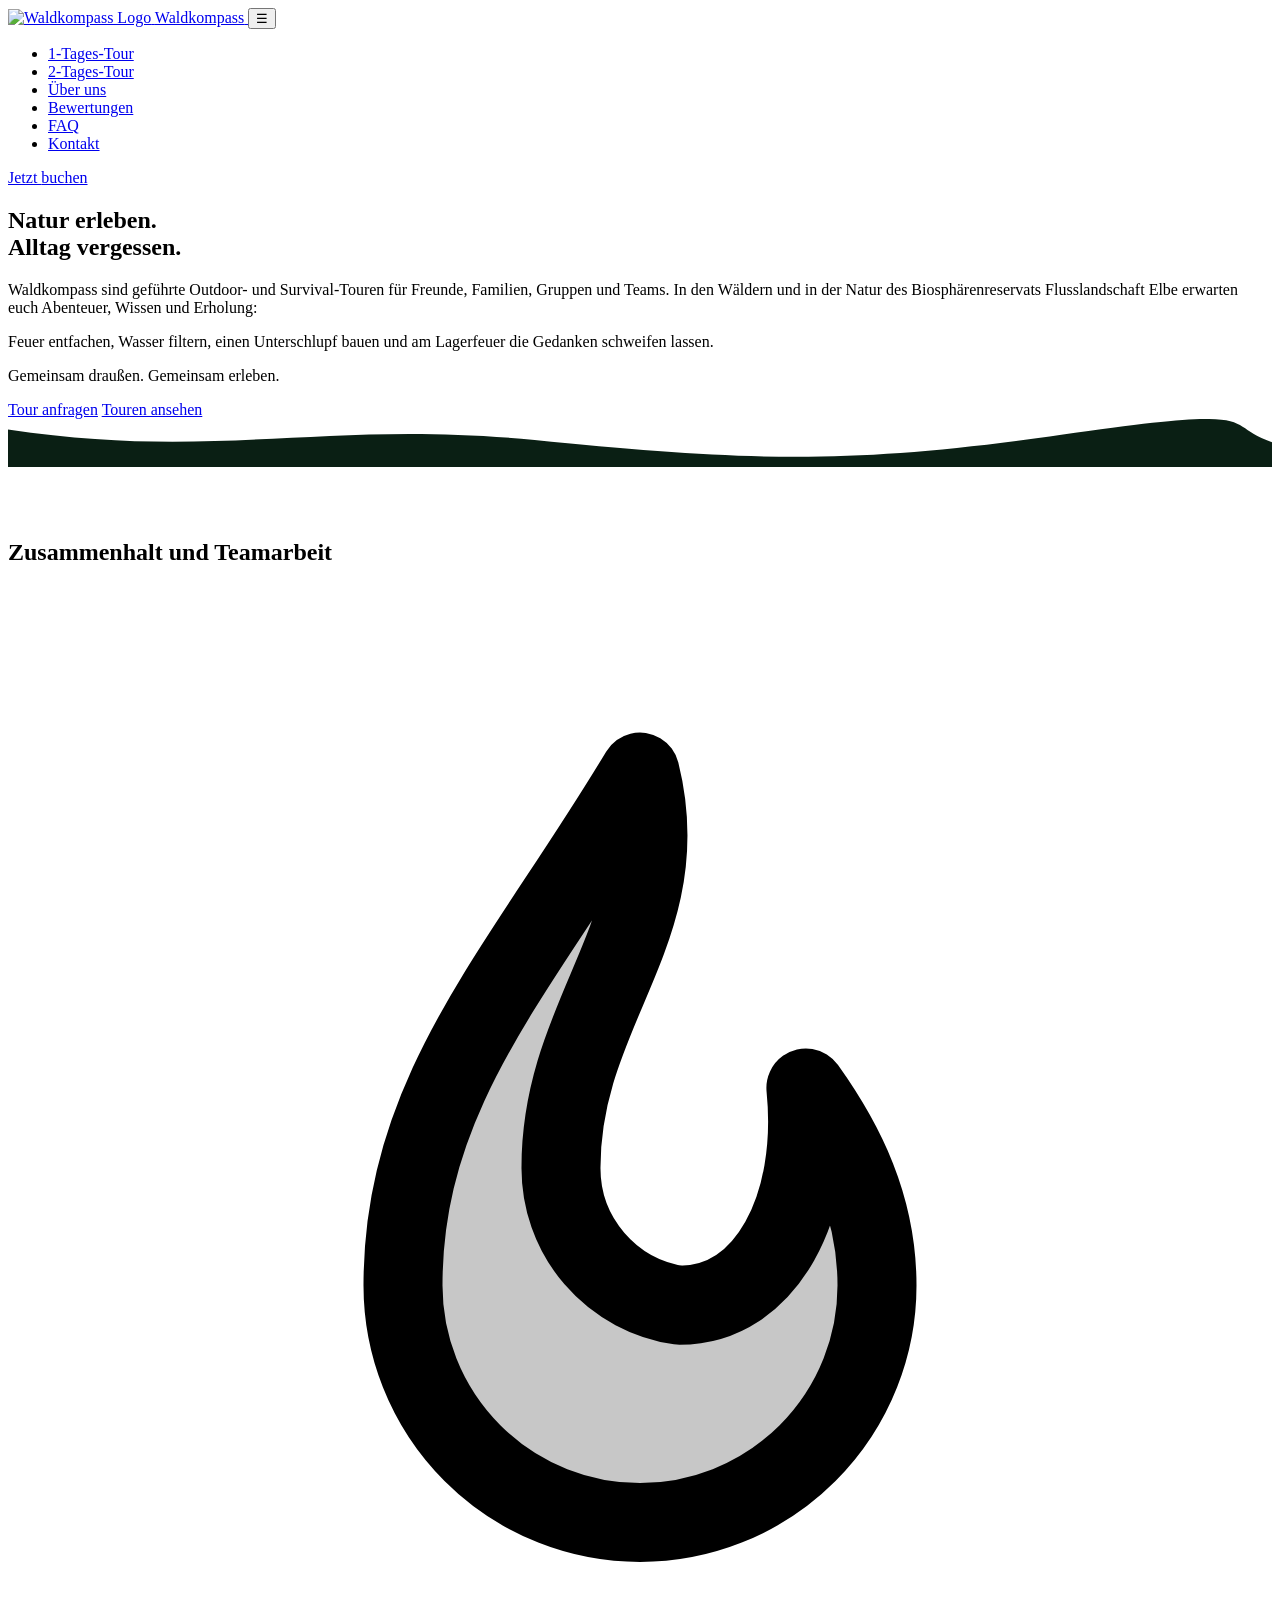
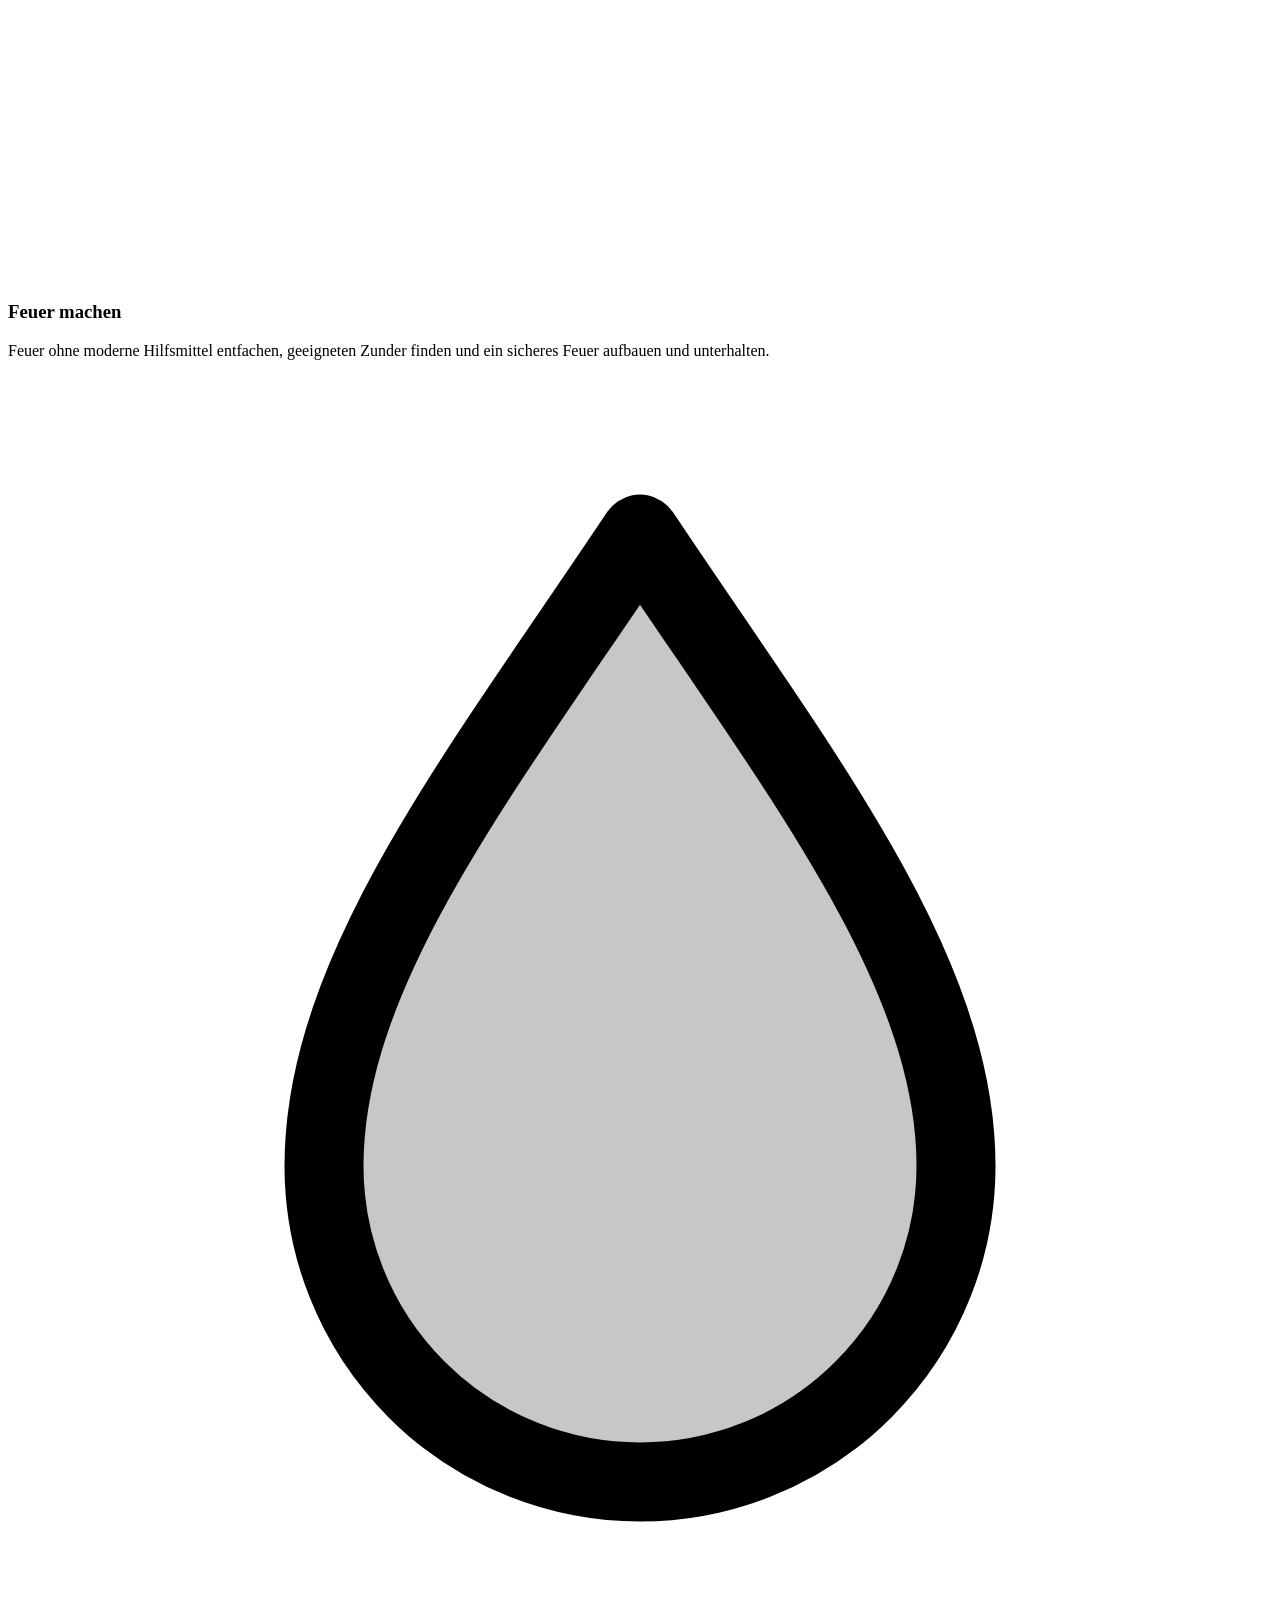
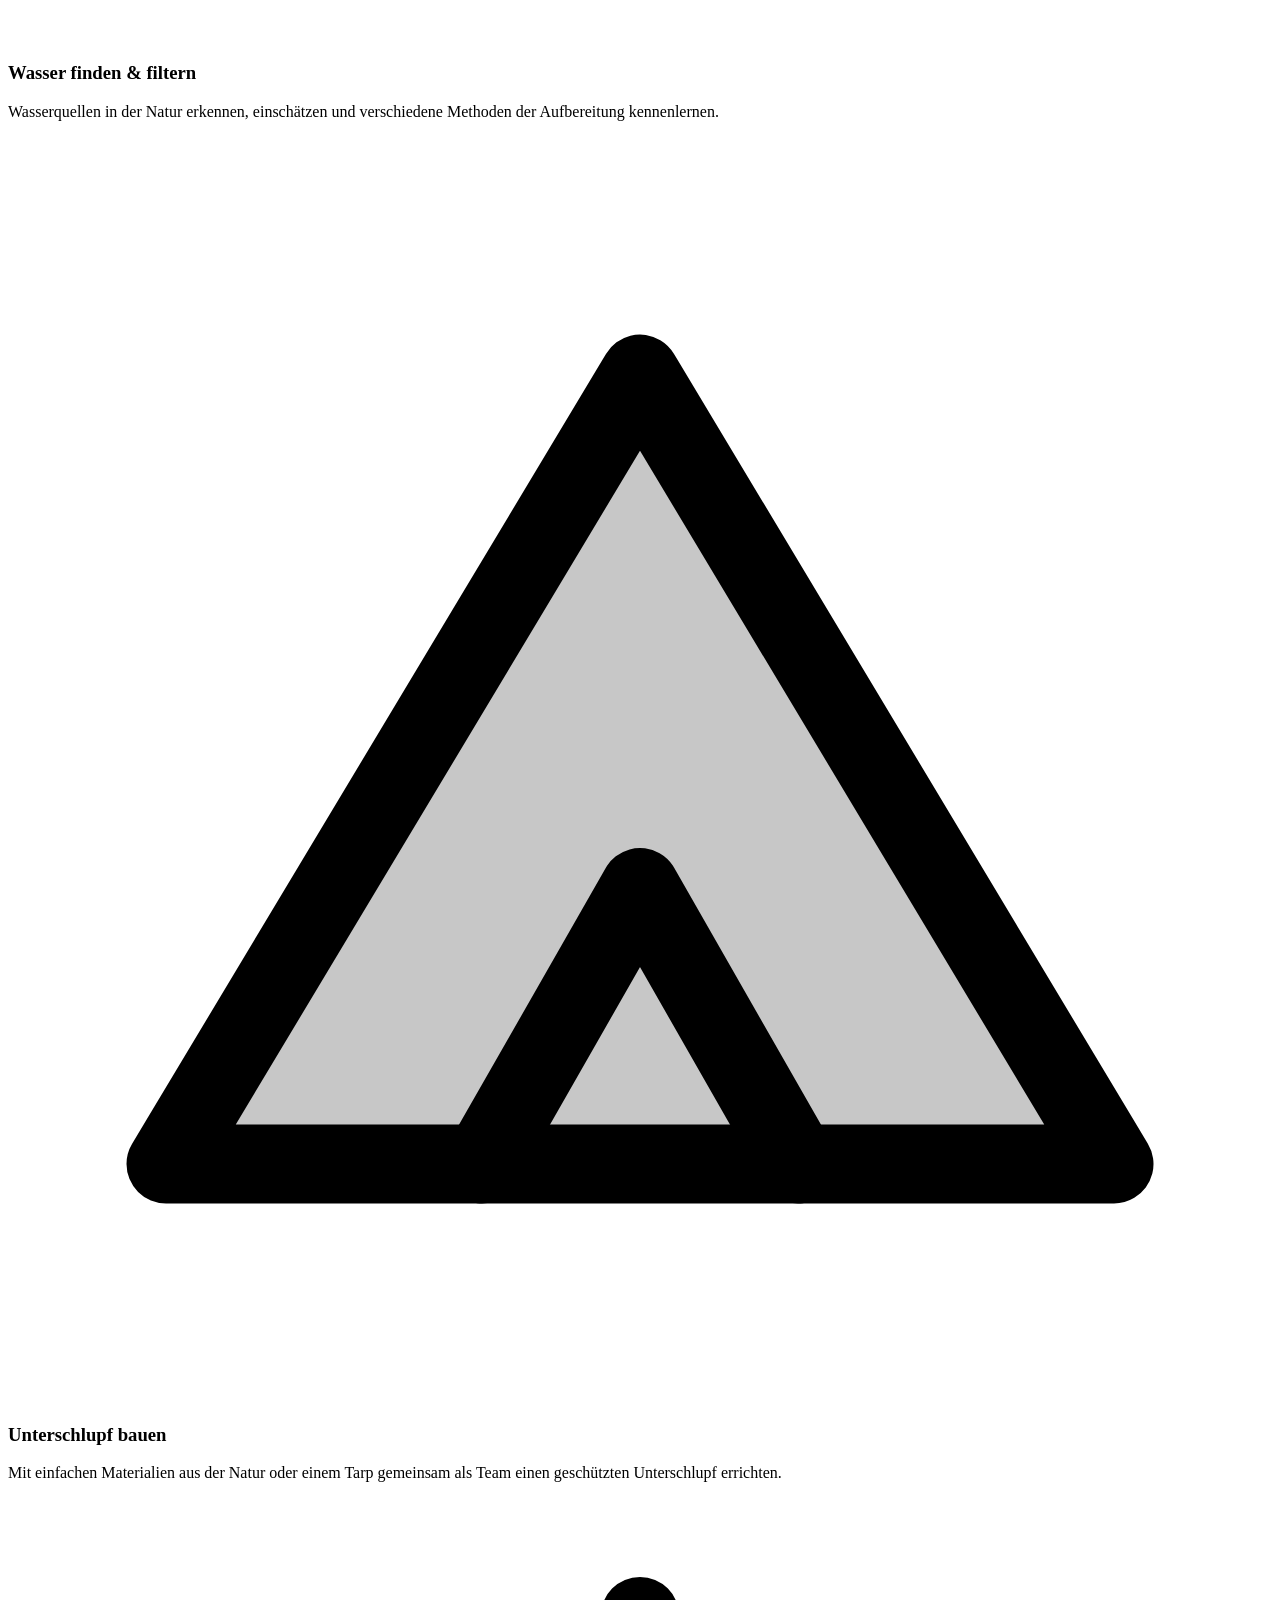
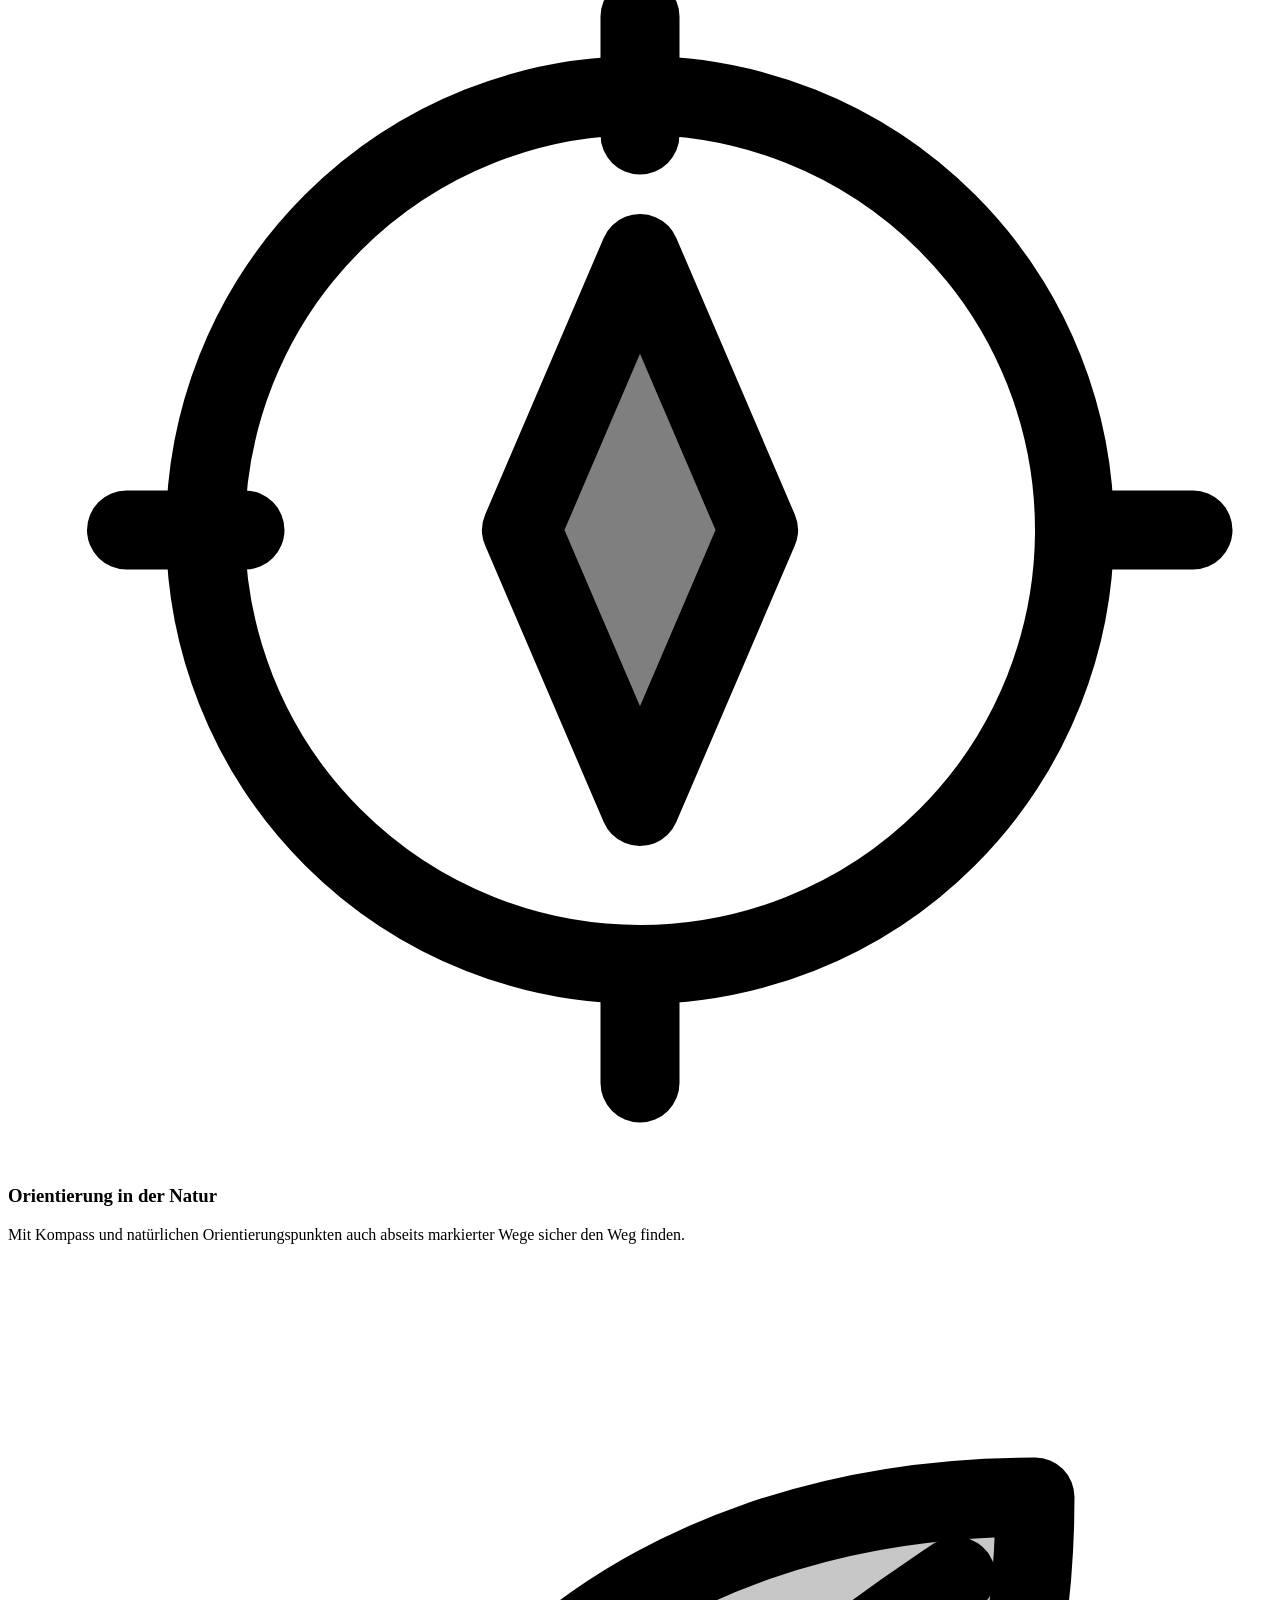
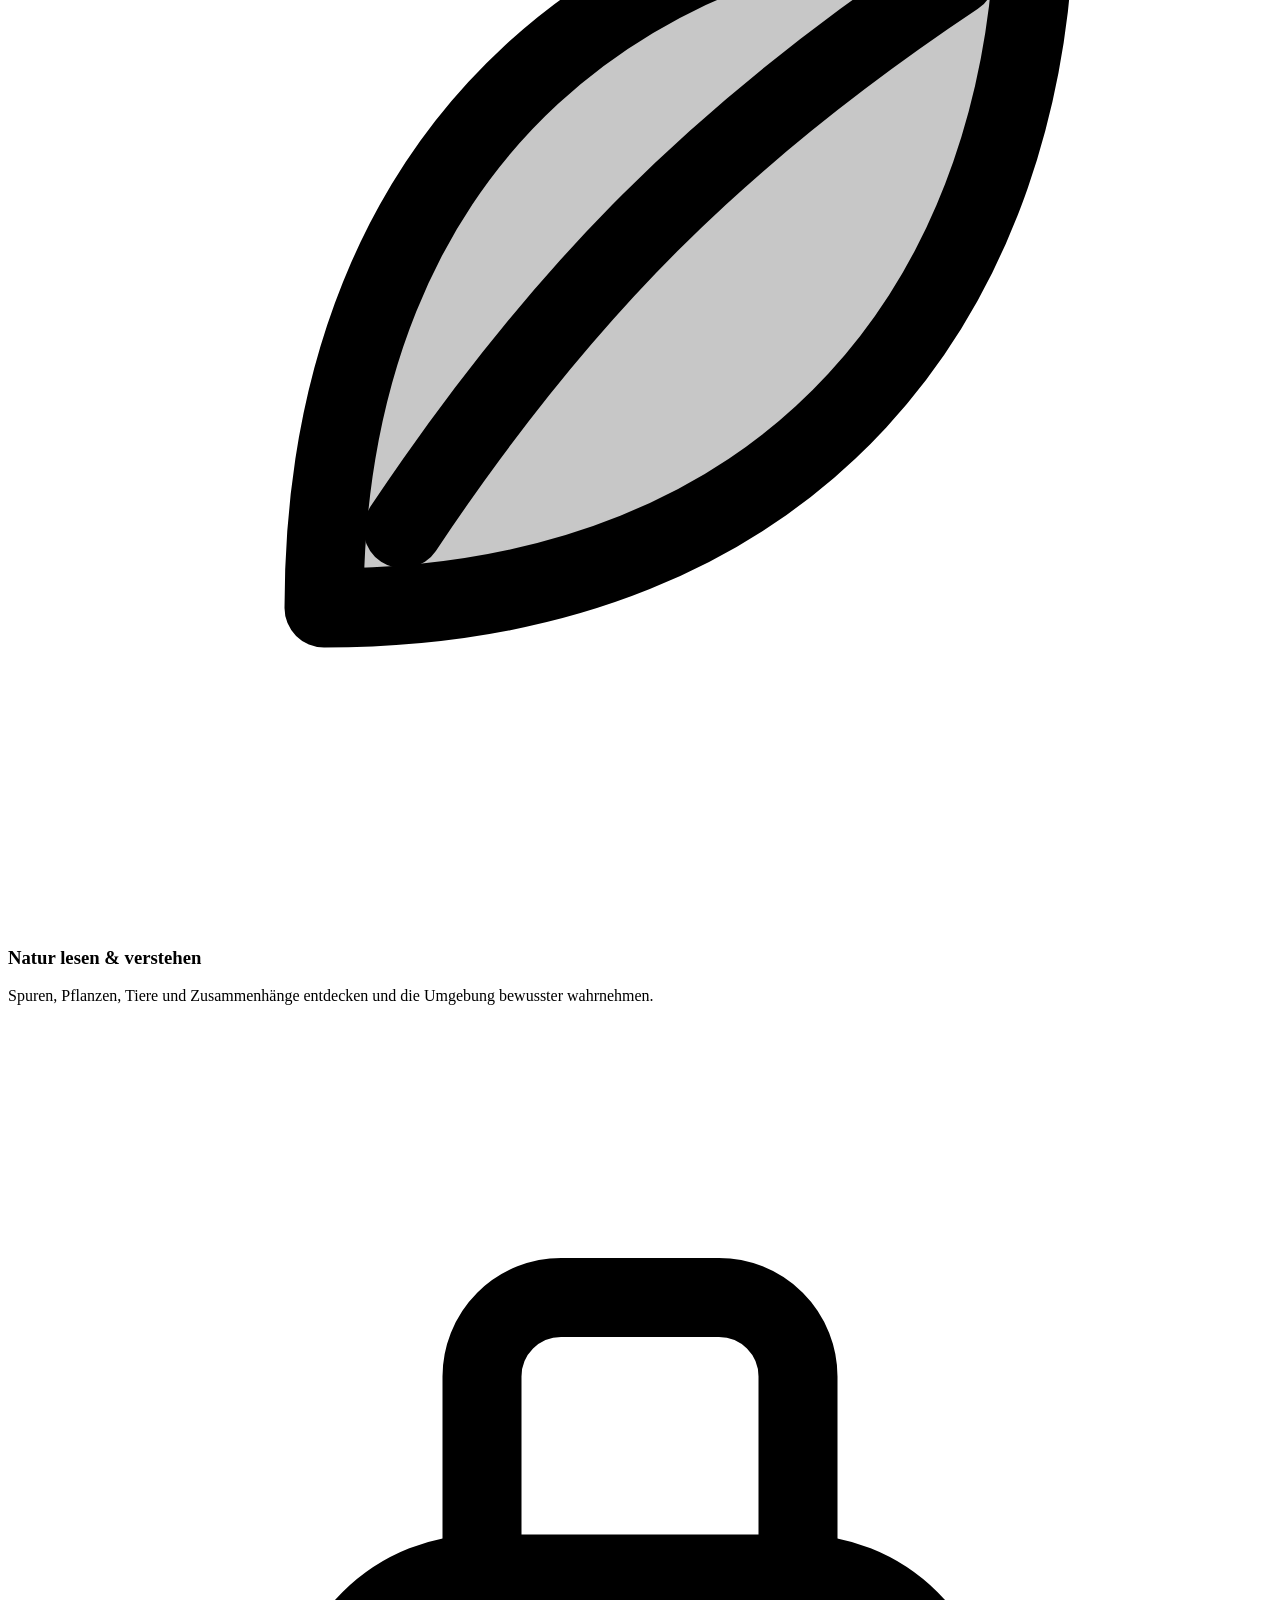
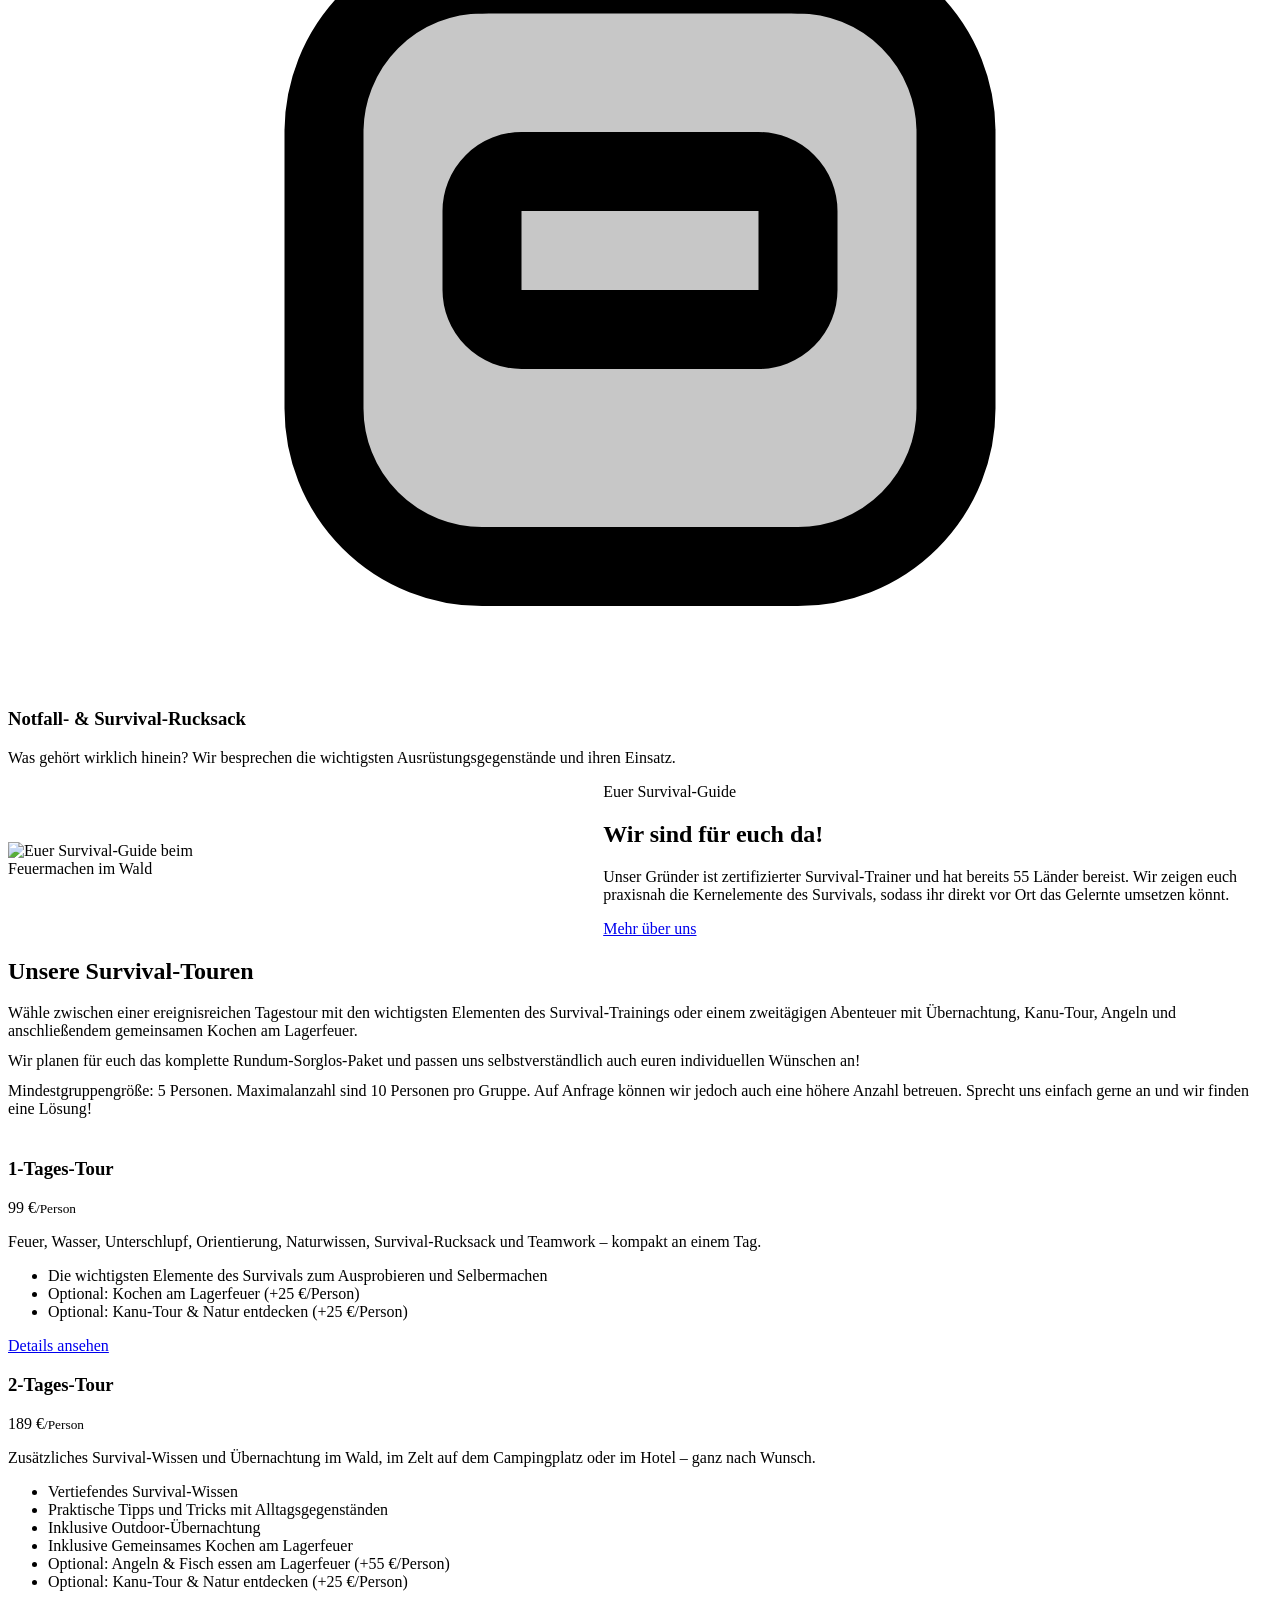
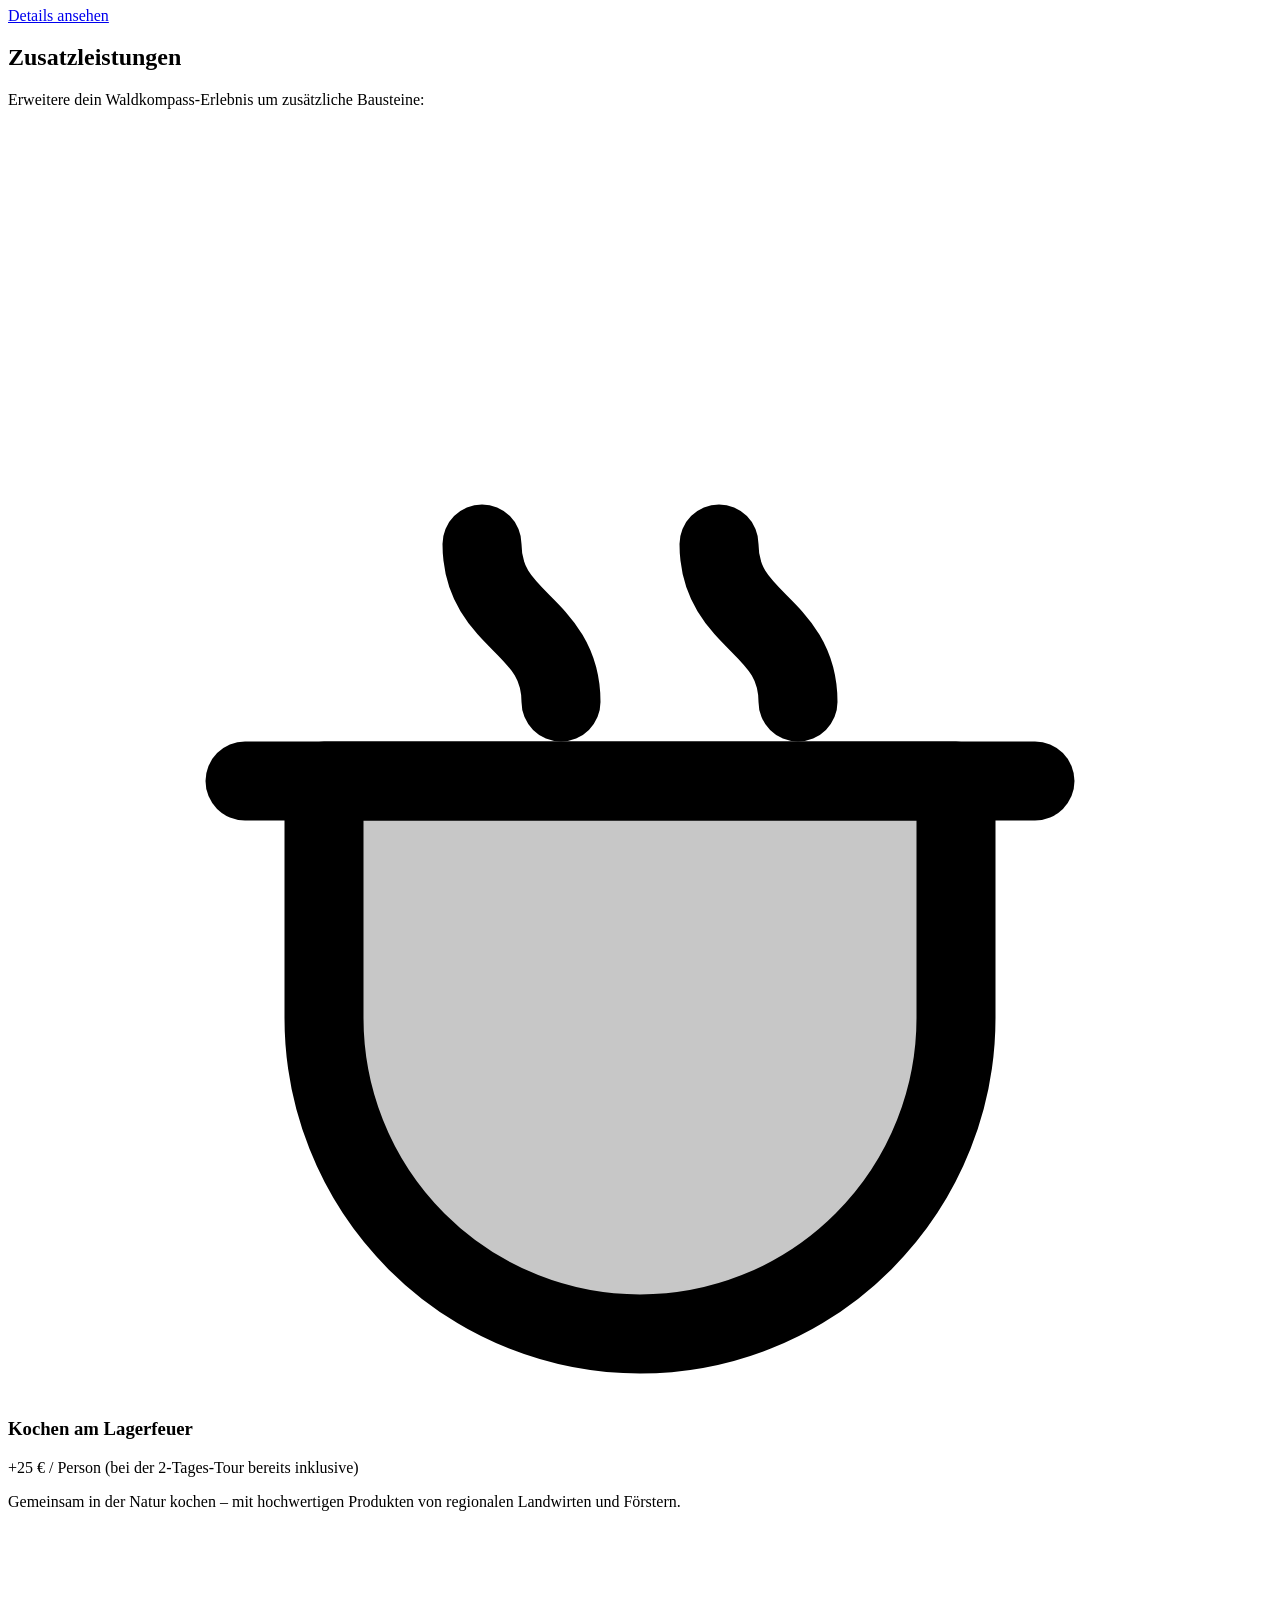
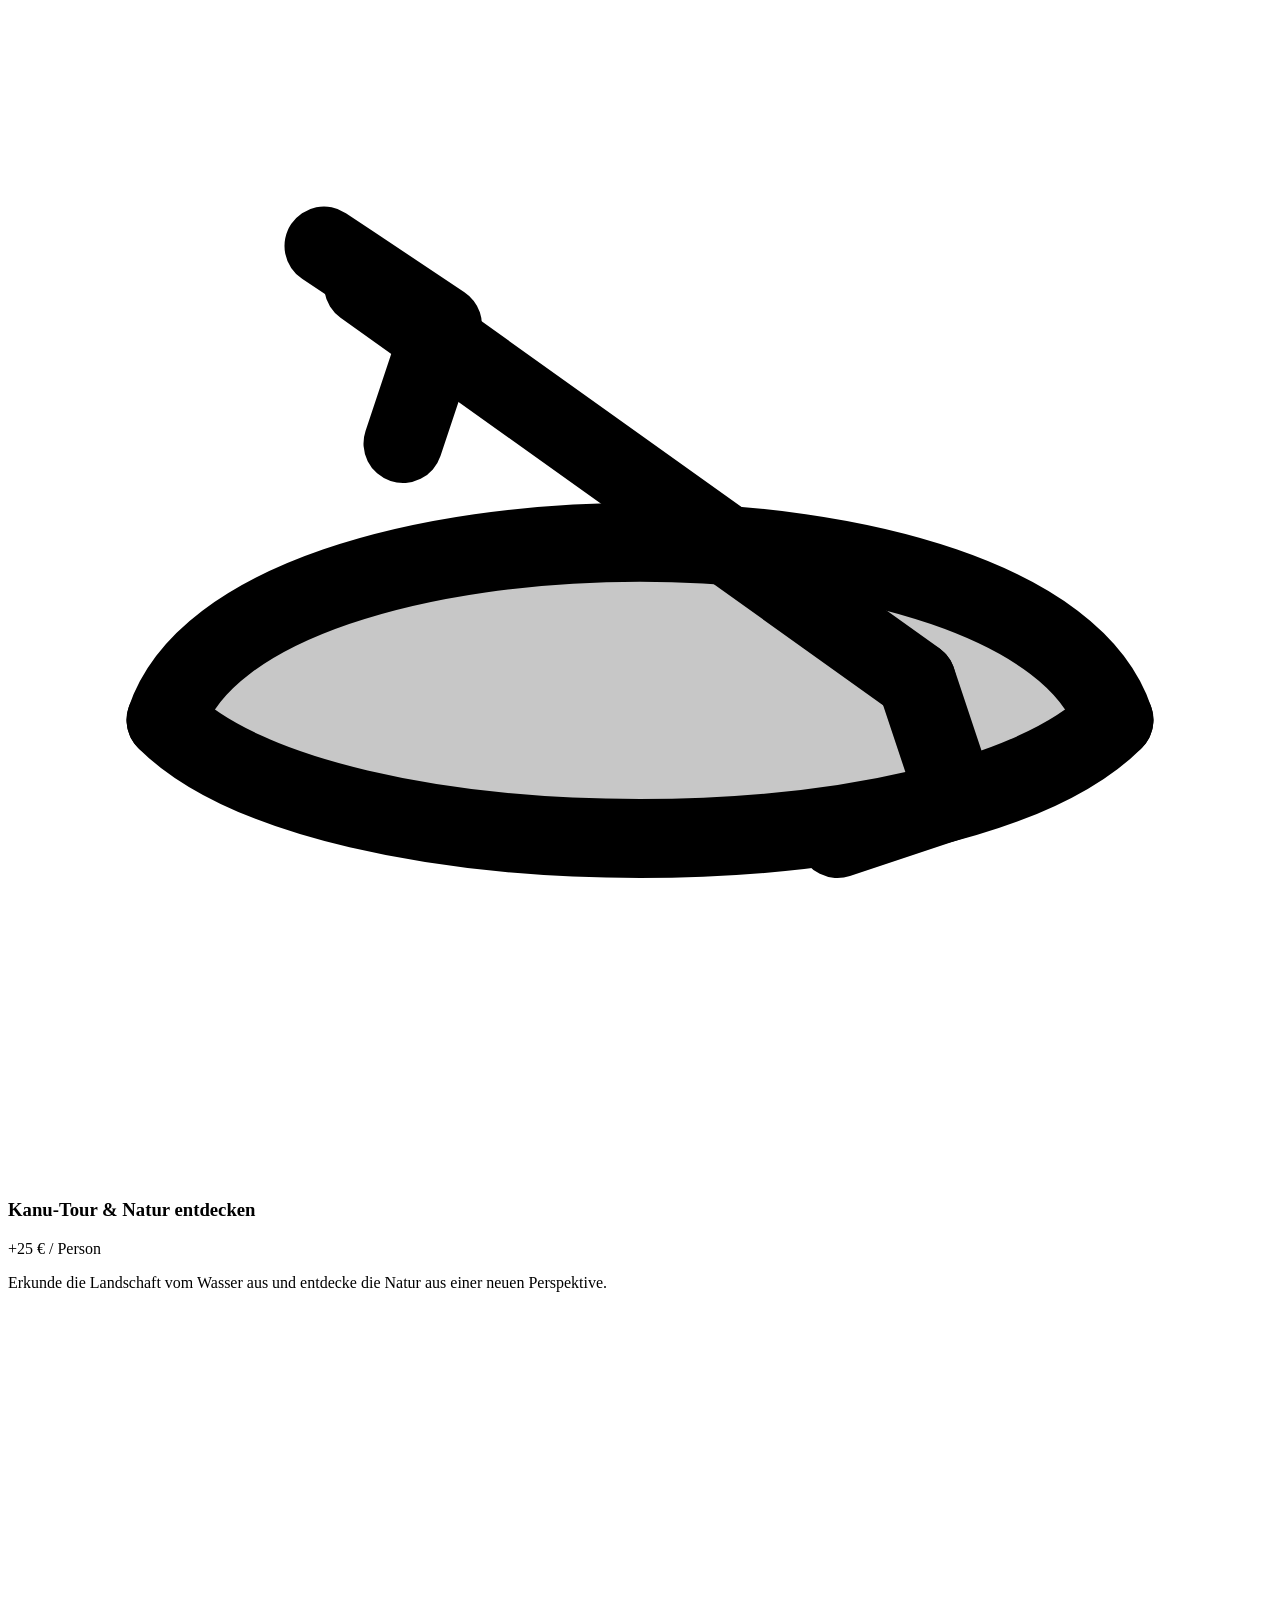
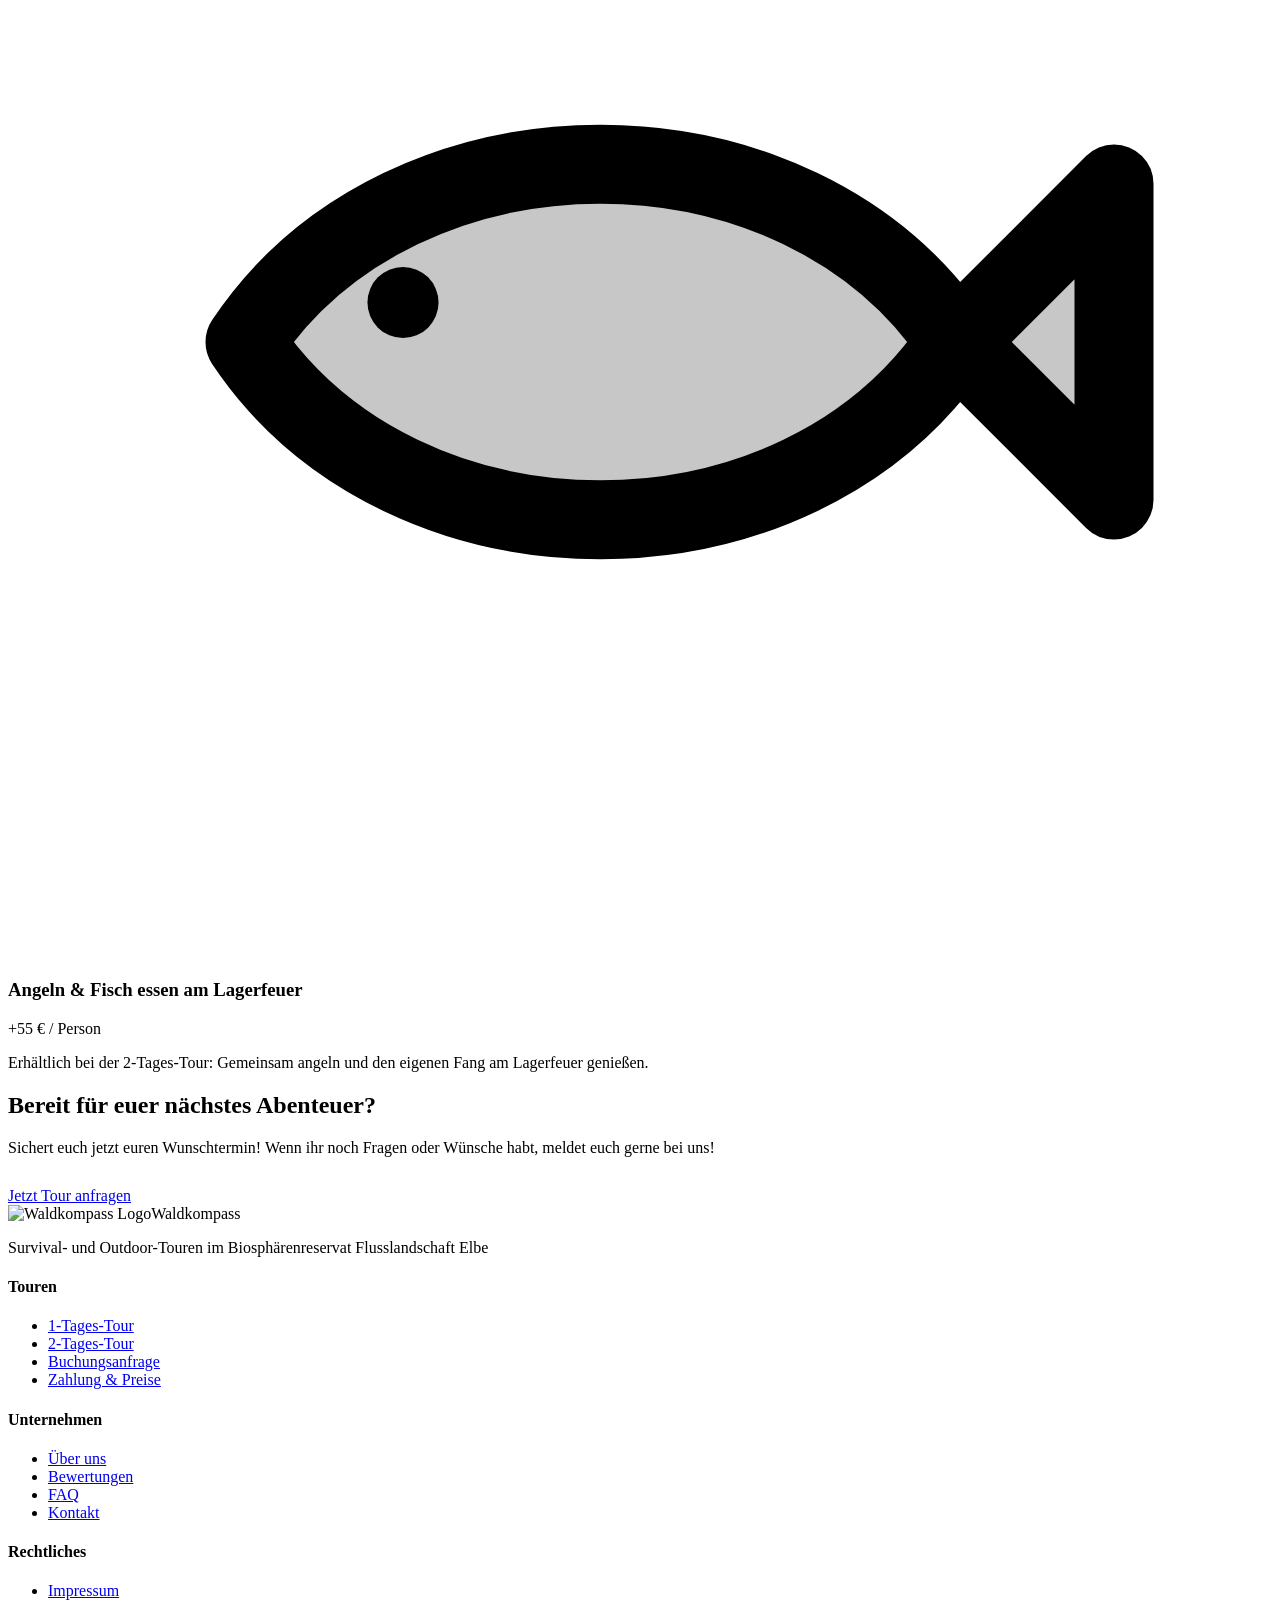
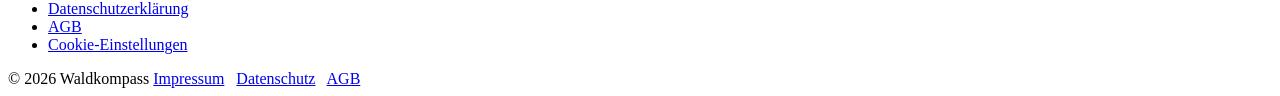
==== index.html @ 0bc41316 "Add files via upload" ====
<!DOCTYPE html>
<html lang="de">
<head>
<meta charset="UTF-8">
<meta name="viewport" content="width=device-width, initial-scale=1.0">
<title>Waldkompass – Outdoor- & Survival-Touren im Wald</title>
<meta name="description" content="Waldkompass bietet geführte 1- und 2-tägige Outdoor- und Survival-Touren: Feuer machen, Wasser finden, Unterschlupf bauen, Orientierung und Teamwork – mitten im Wald.">
<link rel="icon" href="images/logo.jpeg">
<link rel="stylesheet" href="css/style.css">
</head>
<body>

<header class="site-header">
  <nav class="nav">
    <a class="nav-brand" href="index.html">
      <img src="images/logo.jpeg" alt="Waldkompass Logo">
      <span>Waldkompass</span>
    </a>
    <button class="nav-toggle" aria-label="Menü öffnen" aria-expanded="false">☰</button>
    <ul class="nav-links">
      <li><a href="tour-1-tag.html">1-Tages-Tour</a></li>
      <li><a href="tour-2-tage.html">2-Tages-Tour</a></li>
      <li><a href="ueber-uns.html">Über uns</a></li>
      <li><a href="bewertungen.html">Bewertungen</a></li>
      <li><a href="faq.html">FAQ</a></li>
      <li><a href="kontakt.html">Kontakt</a></li>
    </ul>
    <div class="nav-cta">
      <a class="btn btn-primary" href="buchung.html"><span class="long">Jetzt </span>buchen</a>
    </div>
  </nav>
</header>

<section class="hero hero--photo">
  <div class="hero-overlay" aria-hidden="true"></div>
  <div class="hero-content">
    <h1>Natur erleben.<br>Alltag vergessen.</h1>
    <p class="lede">Waldkompass sind geführte Outdoor- und Survival-Touren für Freunde, Familien, Gruppen und Teams. In den Wäldern und in der Natur des Biosphärenreservats Flusslandschaft Elbe erwarten euch Abenteuer, Wissen und Erholung:</p>
    <p class="lede">Feuer entfachen, Wasser filtern, einen Unterschlupf bauen und am Lagerfeuer die Gedanken schweifen lassen.</p>
    <p class="lede">Gemeinsam draußen. Gemeinsam erleben.</p>
    <div class="hero-actions">
      <a class="btn btn-primary" href="buchung.html">Tour anfragen</a>
      <a class="btn btn-ghost" href="tour-1-tag.html">Touren ansehen</a>
    </div>
  </div>
</section>
<div class="trail-divider" aria-hidden="true">
  <svg viewBox="0 0 1200 46" preserveAspectRatio="none"><path d="M0 10 C 200 40, 300 0, 500 20 S 800 44, 1000 15 S 1150 5, 1200 22 V46 H0 Z" fill="#0A1F14"/></svg>
</div>

<section class="section" style="padding-top:48px">
  <div class="container">
    <h2 class="center" style="margin-bottom:48px">Zusammenhalt und Teamarbeit</h2>
    <div class="skill-list">
      <div class="skill-item">
        <span class="glyph"><svg viewBox="0 0 32 32" fill="currentColor" fill-opacity="0.22" stroke="currentColor" stroke-width="2" stroke-linecap="round" stroke-linejoin="round" aria-hidden="true"><path d="M16 4C13 9 10 12 10 17a6 6 0 0012 0c0-2-.8-3.6-1.8-5 .3 3-1 5.5-3.2 5.5A3.5 3.5 0 0114 14c0-4 3-6 2-10z"/></svg></span>
        <div><h3>Feuer machen</h3><p>Feuer ohne moderne Hilfsmittel entfachen, geeigneten Zunder finden und ein sicheres Feuer aufbauen und unterhalten.</p></div>
      </div>
      <div class="skill-item">
        <span class="glyph"><svg viewBox="0 0 32 32" fill="currentColor" fill-opacity="0.22" stroke="currentColor" stroke-width="2" stroke-linecap="round" stroke-linejoin="round" aria-hidden="true"><path d="M16 4c4 6 8 11 8 16a8 8 0 01-16 0c0-5 4-10 8-16z"/></svg></span>
        <div><h3>Wasser finden & filtern</h3><p>Wasserquellen in der Natur erkennen, einschätzen und verschiedene Methoden der Aufbereitung kennenlernen.</p></div>
      </div>
      <div class="skill-item">
        <span class="glyph"><svg viewBox="0 0 32 32" fill="currentColor" fill-opacity="0.22" stroke="currentColor" stroke-width="2" stroke-linecap="round" stroke-linejoin="round" aria-hidden="true"><path d="M4 26L16 6l12 20z"/><path d="M12 26l4-7 4 7" fill="none"/></svg></span>
        <div><h3>Unterschlupf bauen</h3><p>Mit einfachen Materialien aus der Natur oder einem Tarp gemeinsam als Team einen geschützten Unterschlupf errichten.</p></div>
      </div>
      <div class="skill-item">
        <span class="glyph"><svg viewBox="0 0 32 32" fill="none" stroke="currentColor" stroke-width="2" stroke-linecap="round" stroke-linejoin="round" aria-hidden="true"><circle cx="16" cy="16" r="11"/><path d="M16 3v3M16 27v3M3 16h3M27 16h3"/><path d="M16 9l3 7-3 7-3-7z" fill="currentColor" fill-opacity="0.5"/></svg></span>
        <div><h3>Orientierung in der Natur</h3><p>Mit Kompass und natürlichen Orientierungspunkten auch abseits markierter Wege sicher den Weg finden.</p></div>
      </div>
      <div class="skill-item">
        <span class="glyph"><svg viewBox="0 0 32 32" fill="currentColor" fill-opacity="0.22" stroke="currentColor" stroke-width="2" stroke-linecap="round" stroke-linejoin="round" aria-hidden="true"><path d="M8 24C8 12 16 6 26 6c0 10-6 18-18 18z"/><path d="M10 22C14 16 18 12 24 8" fill="none"/></svg></span>
        <div><h3>Natur lesen & verstehen</h3><p>Spuren, Pflanzen, Tiere und Zusammenhänge entdecken und die Umgebung bewusster wahrnehmen.</p></div>
      </div>
      <div class="skill-item">
        <span class="glyph"><svg viewBox="0 0 32 32" fill="currentColor" fill-opacity="0.22" stroke="currentColor" stroke-width="2" stroke-linecap="round" stroke-linejoin="round" aria-hidden="true"><rect x="8" y="14" width="16" height="15" rx="4"/><path d="M12 14v-5a2 2 0 012-2h4a2 2 0 012 2v5" fill="none"/><rect x="12" y="19" width="8" height="4" rx="1" fill="none"/></svg></span>
        <div><h3>Notfall- & Survival-Rucksack</h3><p>Was gehört wirklich hinein? Wir besprechen die wichtigsten Ausrüstungsgegenstände und ihren Einsatz.</p></div>
      </div>
    </div>
  </div>
</section>

<section class="section section--pine">
  <div class="container">
    <div style="display:grid;grid-template-columns:.9fr 1.1fr;gap:48px;align-items:center">
      <div>
        <img src="images/guide-portrait.jpg" alt="Euer Survival-Guide beim Feuermachen im Wald" style="border:1px solid var(--green-700); max-width:240px; margin:0 auto">
      </div>
      <div>
        <span class="hero-badge"><span class="dot"></span>Euer Survival-Guide</span>
        <h2>Wir sind für euch da!</h2>
        <p>Unser Gründer ist zertifizierter Survival-Trainer und hat bereits 55 Länder bereist. Wir zeigen euch praxisnah die Kernelemente des Survivals, sodass ihr direkt vor Ort das Gelernte umsetzen könnt.</p>
        <a class="btn btn-ghost" href="ueber-uns.html">Mehr über uns</a>
      </div>
    </div>
  </div>
</section>

<section class="section">
  <div class="container">
    <h2 class="center">Unsere Survival-Touren</h2>
    <p class="center" style="margin:0 auto 12px">Wähle zwischen einer ereignisreichen Tagestour mit den wichtigsten Elementen des Survival-Trainings oder einem zweitägigen Abenteuer mit Übernachtung, Kanu-Tour, Angeln und anschließendem gemeinsamen Kochen am Lagerfeuer.</p>
    <p class="center" style="margin:0 auto 12px">Wir planen für euch das komplette Rundum-Sorglos-Paket und passen uns selbstverständlich auch euren individuellen Wünschen an!</p>
    <p class="center small" style="margin:0 auto 40px">Mindestgruppengröße: 5 Personen. Maximalanzahl sind 10 Personen pro Gruppe. Auf Anfrage können wir jedoch auch eine höhere Anzahl betreuen. Sprecht uns einfach gerne an und wir finden eine Lösung!</p>
    <div class="tour-grid">
      <div class="tour-card">
        <div class="tour-card__head">
          <h3>1-Tages-Tour</h3>
          <span class="price-chip">99&nbsp;€<small>/Person</small></span>
        </div>
        <div class="tour-card__body">
          <p>Feuer, Wasser, Unterschlupf, Orientierung, Naturwissen, Survival-Rucksack und Teamwork – kompakt an einem Tag.</p>
          <ul class="tour-card__list">
            <li>Die wichtigsten Elemente des Survivals zum Ausprobieren und Selbermachen</li>
            <li>Optional: Kochen am Lagerfeuer (+25&nbsp;€/Person)</li>
            <li>Optional: Kanu-Tour & Natur entdecken (+25&nbsp;€/Person)</li>
          </ul>
        </div>
        <div class="tour-card__foot">
          <a class="btn btn-block" href="tour-1-tag.html">Details ansehen</a>
        </div>
      </div>
      <div class="tour-card">
        <div class="tour-card__head">
          <h3>2-Tages-Tour</h3>
          <span class="price-chip">189&nbsp;€<small>/Person</small></span>
        </div>
        <div class="tour-card__body">
          <p>Zusätzliches Survival-Wissen und Übernachtung im Wald, im Zelt auf dem Campingplatz oder im Hotel – ganz nach Wunsch.</p>
          <ul class="tour-card__list">
            <li>Vertiefendes Survival-Wissen</li>
            <li>Praktische Tipps und Tricks mit Alltagsgegenständen</li>
            <li>Inklusive Outdoor-Übernachtung</li>
            <li>Inklusive Gemeinsames Kochen am Lagerfeuer</li>
            <li>Optional: Angeln & Fisch essen am Lagerfeuer (+55&nbsp;€/Person)</li>
            <li>Optional: Kanu-Tour & Natur entdecken (+25&nbsp;€/Person)</li>
          </ul>
        </div>
        <div class="tour-card__foot">
          <a class="btn btn-block" href="tour-2-tage.html">Details ansehen</a>
        </div>
      </div>
    </div>
  </div>
</section>

<section class="section section--paper2">
  <div class="container">
    <h2 class="center">Zusatzleistungen</h2>
    <p class="center" style="margin:0 auto 40px">Erweitere dein Waldkompass-Erlebnis um zusätzliche Bausteine:</p>
    <div class="addon-grid">
      <div class="addon-card">
        <h3><span class="addon-icon"><svg viewBox="0 0 32 32" fill="currentColor" fill-opacity="0.22" stroke="currentColor" stroke-width="2" stroke-linecap="round" stroke-linejoin="round" aria-hidden="true"><path d="M8 16h16v6a8 8 0 01-16 0v-6z"/><path d="M6 16h20" fill="none"/><path d="M12 10c0 2 2 2 2 4M18 10c0 2 2 2 2 4" fill="none"/></svg></span>Kochen am Lagerfeuer</h3>
        <p class="addon-price">+25&nbsp;€ / Person (bei der 2-Tages-Tour bereits inklusive)</p>
        <p>Gemeinsam in der Natur kochen – mit hochwertigen Produkten von regionalen Landwirten und Förstern.</p>
      </div>
      <div class="addon-card">
        <h3><span class="addon-icon"><svg viewBox="0 0 32 32" fill="currentColor" fill-opacity="0.22" stroke="currentColor" stroke-width="2" stroke-linecap="round" stroke-linejoin="round" aria-hidden="true"><path d="M4 20c4 4 20 4 24 0"/><path d="M4 20c2-6 22-6 24 0"/><path d="M9 9l14 10" fill="none"/><path d="M8 8l3 2-1 3M23 19l1 3-3 1" fill="none"/></svg></span>Kanu-Tour & Natur entdecken</h3>
        <p class="addon-price">+25&nbsp;€ / Person</p>
        <p>Erkunde die Landschaft vom Wasser aus und entdecke die Natur aus einer neuen Perspektive.</p>
      </div>
      <div class="addon-card">
        <h3><span class="addon-icon"><svg viewBox="0 0 32 32" fill="currentColor" fill-opacity="0.22" stroke="currentColor" stroke-width="2" stroke-linecap="round" stroke-linejoin="round" aria-hidden="true"><path d="M6 16c4-6 14-6 18 0-4 6-14 6-18 0z"/><path d="M24 16l4-4v8z"/><circle cx="10" cy="15" r="0.9" fill="currentColor" fill-opacity="1" stroke="none"/></svg></span>Angeln & Fisch essen am Lagerfeuer</h3>
        <p class="addon-price">+55&nbsp;€ / Person</p>
        <p>Erhältlich bei der 2-Tages-Tour: Gemeinsam angeln und den eigenen Fang am Lagerfeuer genießen.</p>
      </div>
    </div>
  </div>
</section>

<section class="section section--deep">
  <div class="container center">
    <h2>Bereit für euer nächstes Abenteuer?</h2>
    <p class="center" style="margin:0 auto 30px">Sichert euch jetzt euren Wunschtermin! Wenn ihr noch Fragen oder Wünsche habt, meldet euch gerne bei uns!</p>
    <a class="btn btn-primary" href="buchung.html">Jetzt Tour anfragen</a>
  </div>
</section>

<footer class="site-footer">
  <div class="container footer-grid">
    <div>
      <div class="footer-brand"><img src="images/logo.jpeg" alt="Waldkompass Logo"><span>Waldkompass</span></div>
      <p class="small">Survival- und Outdoor-Touren im Biosphärenreservat Flusslandschaft Elbe</p>
    </div>
    <div>
      <h4>Touren</h4>
      <ul>
        <li><a href="tour-1-tag.html">1-Tages-Tour</a></li>
        <li><a href="tour-2-tage.html">2-Tages-Tour</a></li>
        <li><a href="buchung.html">Buchungsanfrage</a></li>
        <li><a href="zahlung.html">Zahlung & Preise</a></li>
      </ul>
    </div>
    <div>
      <h4>Unternehmen</h4>
      <ul>
        <li><a href="ueber-uns.html">Über uns</a></li>
        <li><a href="bewertungen.html">Bewertungen</a></li>
        <li><a href="faq.html">FAQ</a></li>
        <li><a href="kontakt.html">Kontakt</a></li>
      </ul>
    </div>
    <div>
      <h4>Rechtliches</h4>
      <ul>
        <li><a href="impressum.html">Impressum</a></li>
        <li><a href="datenschutz.html">Datenschutzerklärung</a></li>
        <li><a href="agb.html">AGB</a></li>
        <li><a href="#" onclick="window.waldkompassOpenCookieSettings();return false;">Cookie-Einstellungen</a></li>
      </ul>
    </div>
  </div>
  <div class="container footer-bottom">
    <span>© 2026 Waldkompass</span>
    <span><a href="impressum.html">Impressum</a> &nbsp; <a href="datenschutz.html">Datenschutz</a> &nbsp; <a href="agb.html">AGB</a></span>
  </div>
</footer>
<script src="js/script.js"></script>
</body>
</html>
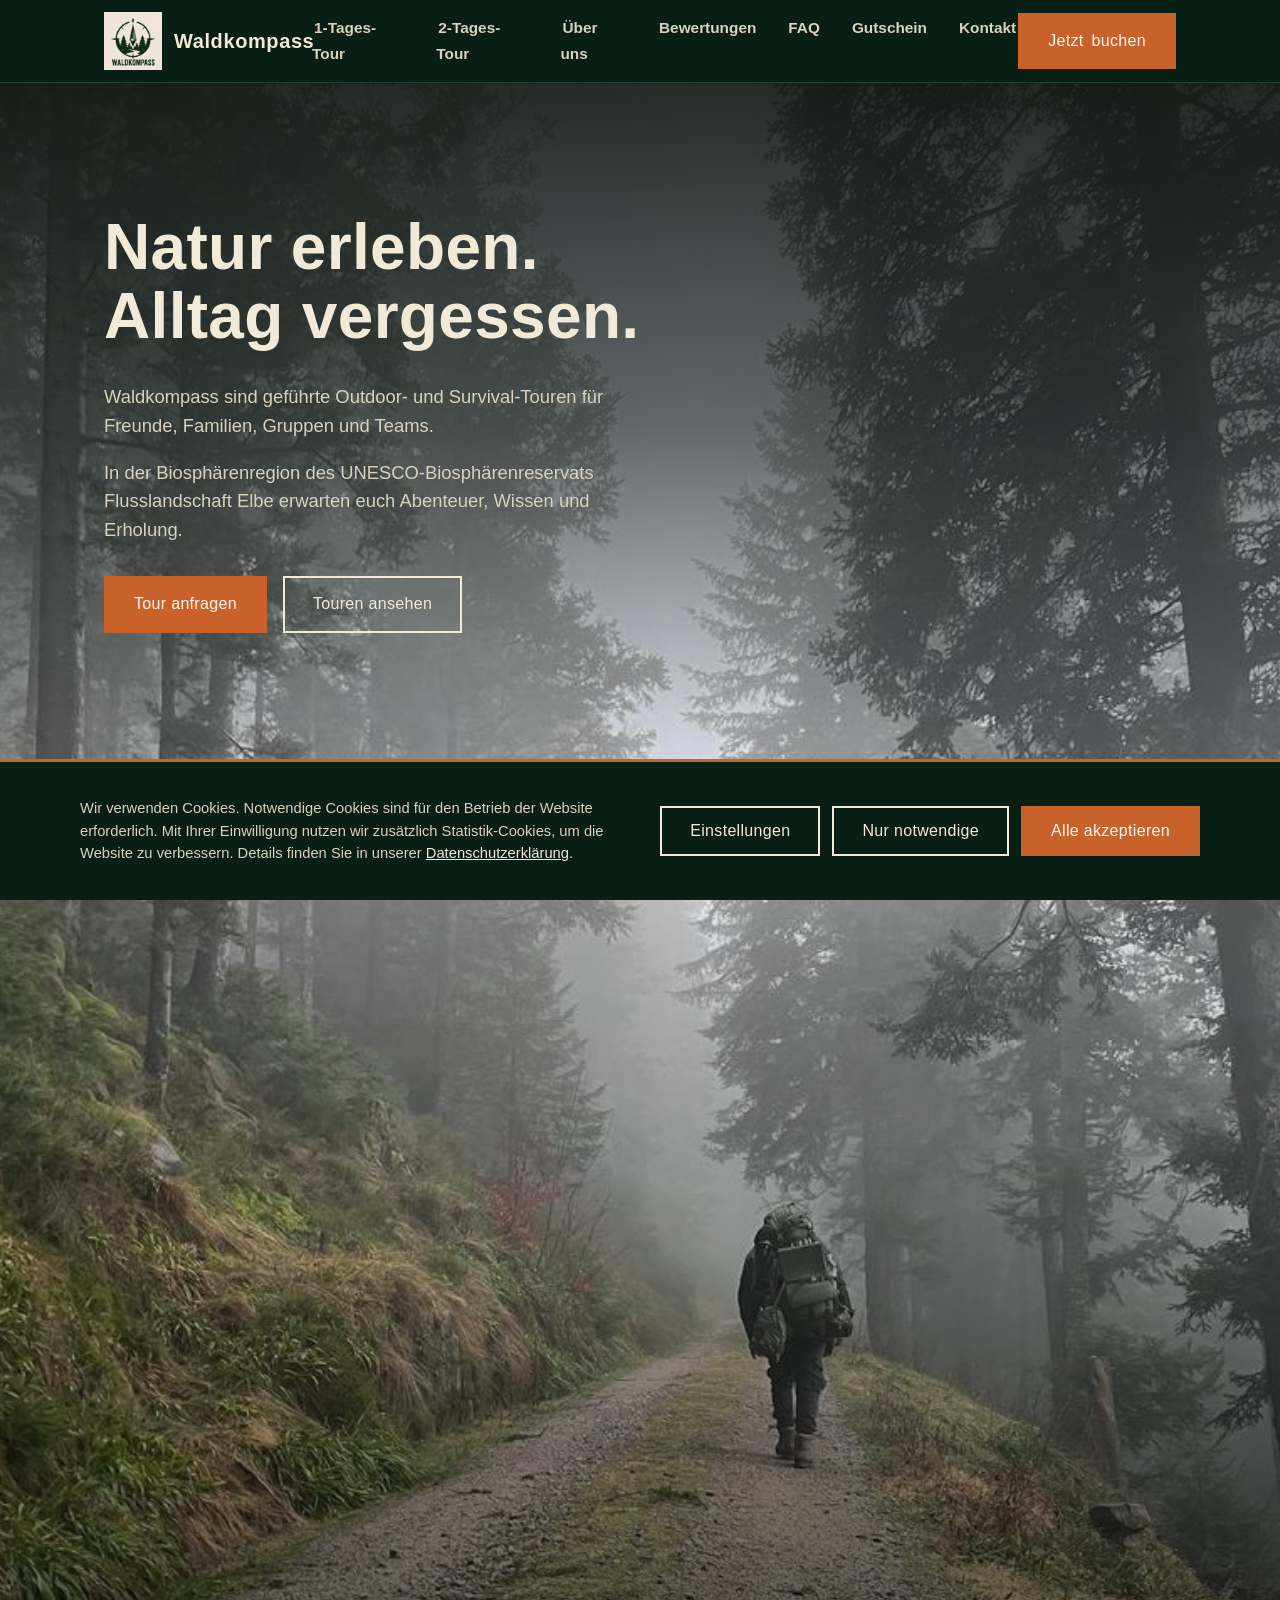
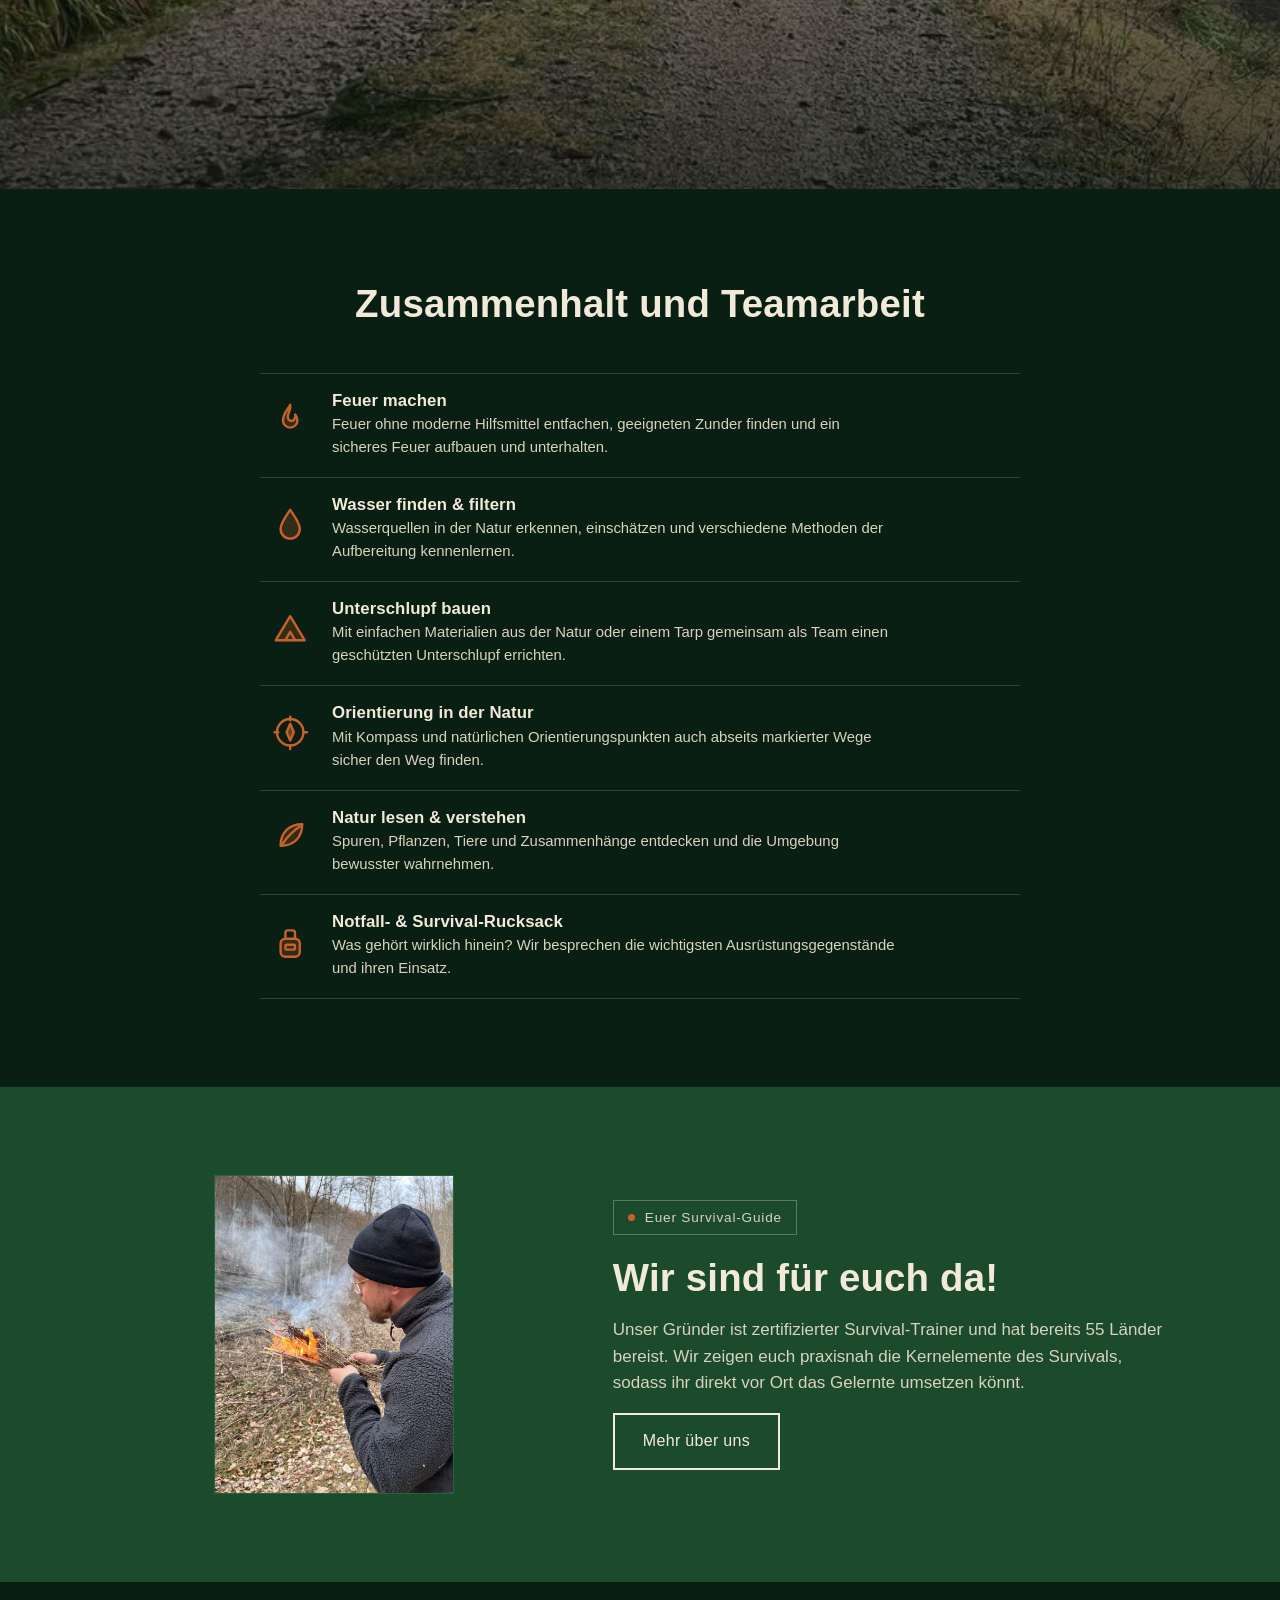
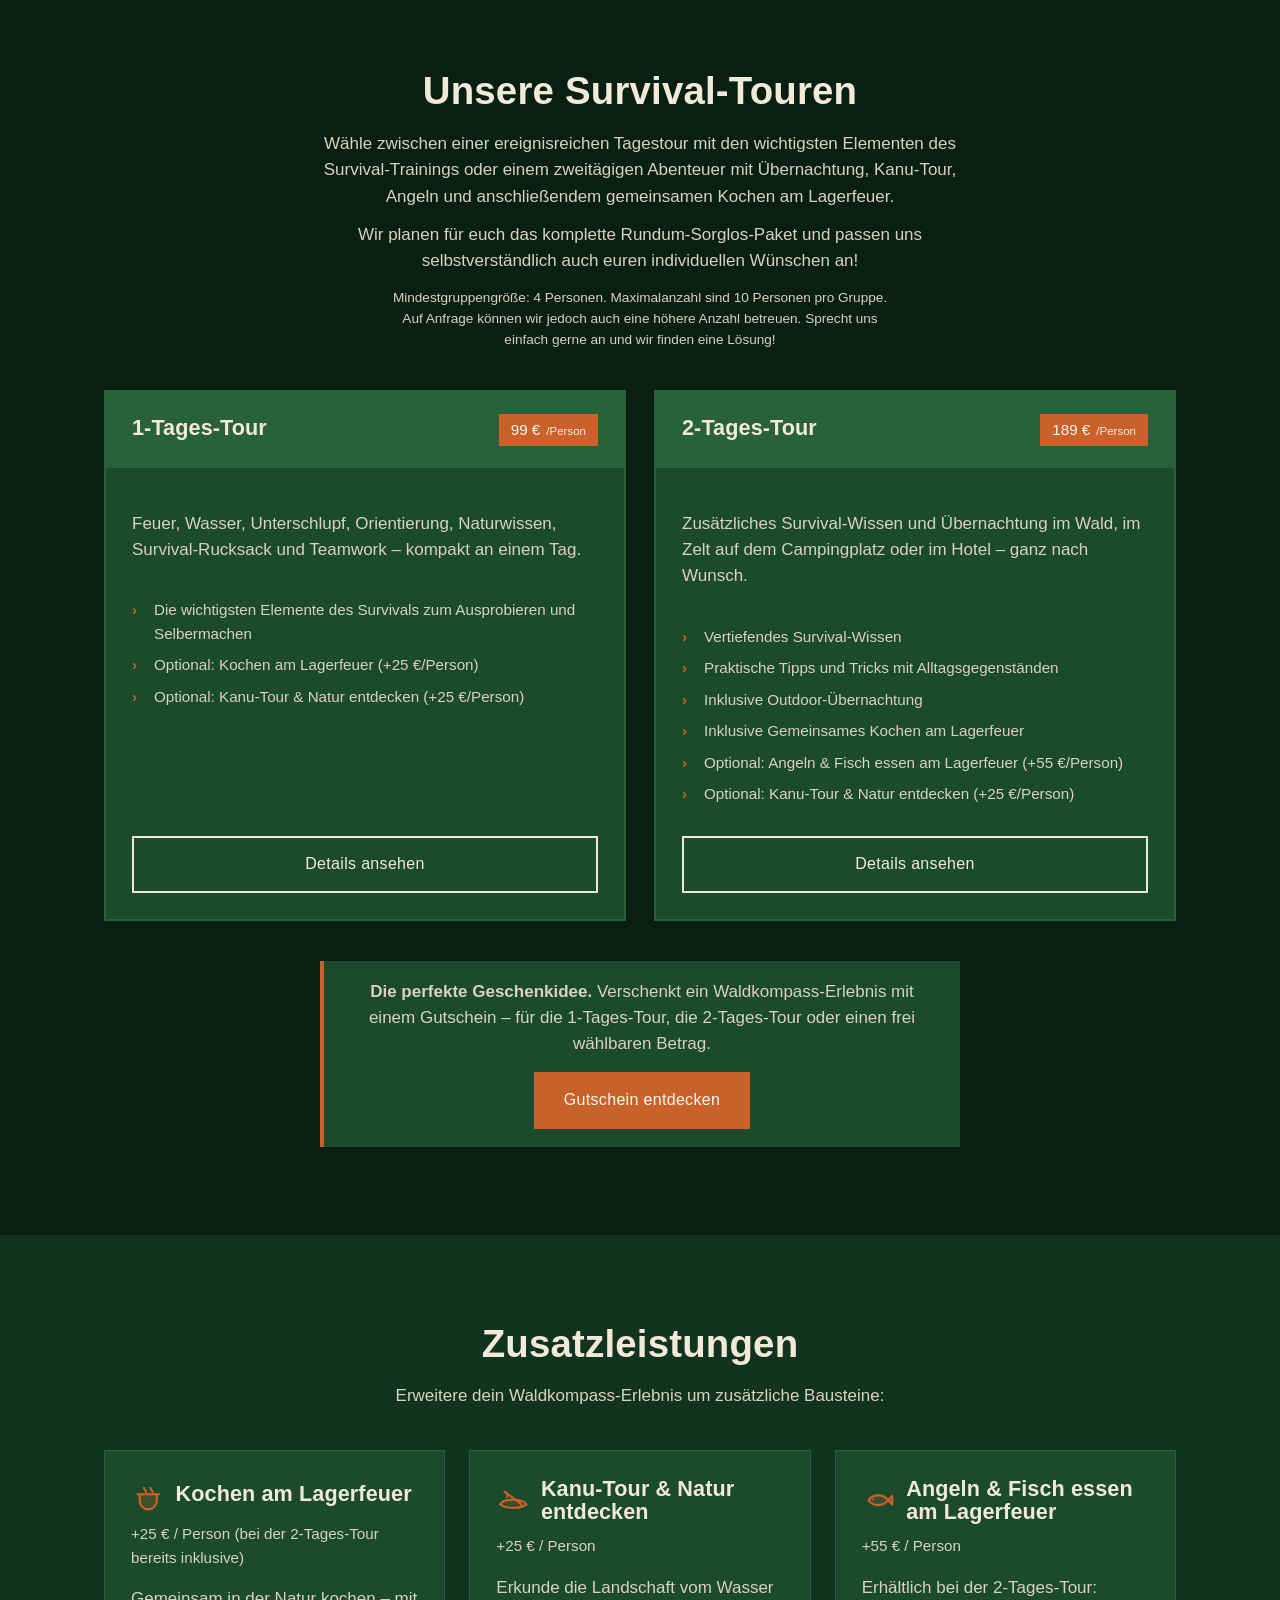
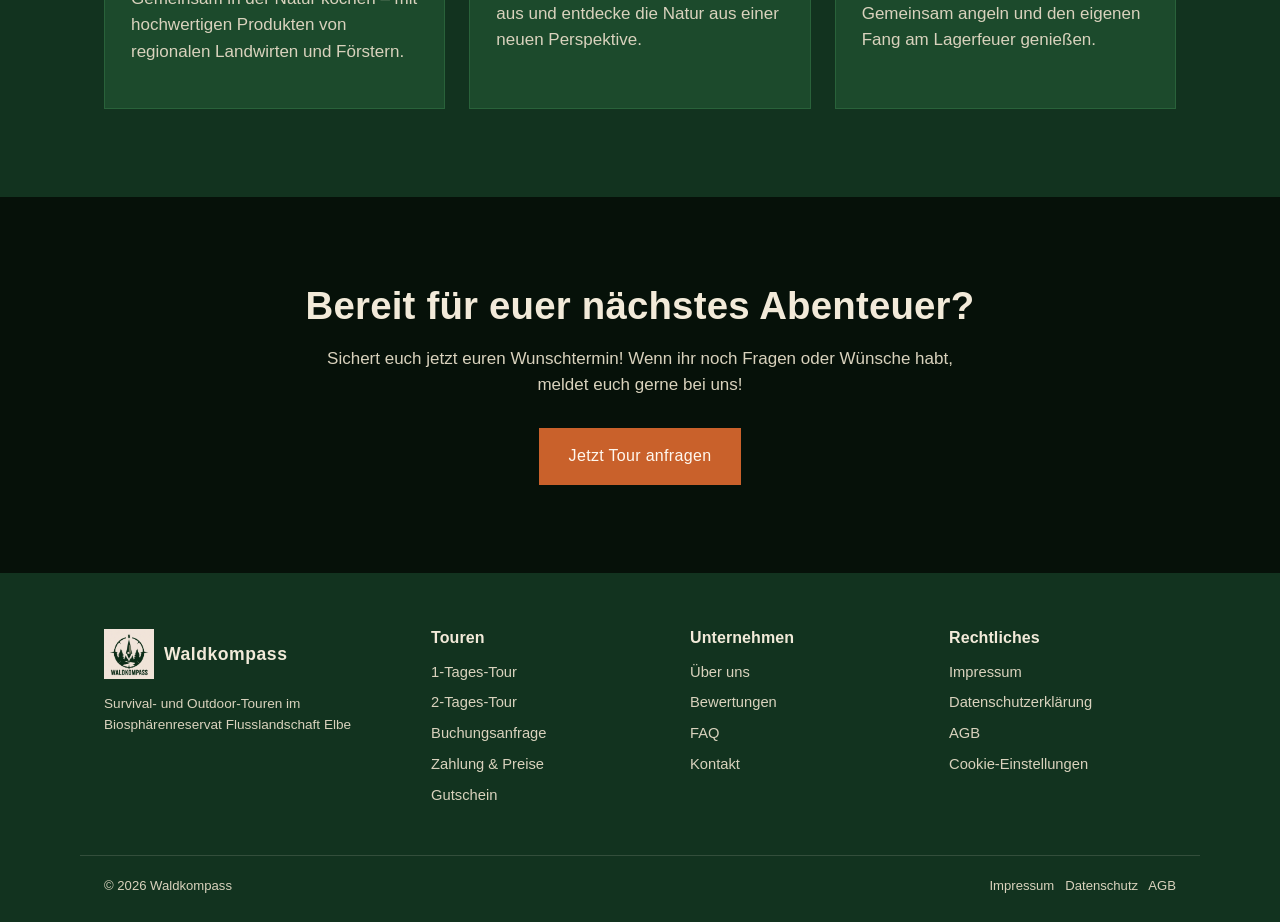
==== commit 96444a4c: "Add files via upload" ====
--- a/index.html
+++ b/index.html
@@ -23,6 +23,7 @@
       <li><a href="ueber-uns.html">Über uns</a></li>
       <li><a href="bewertungen.html">Bewertungen</a></li>
       <li><a href="faq.html">FAQ</a></li>
+      <li><a href="gutschein.html">Gutschein</a></li>
       <li><a href="kontakt.html">Kontakt</a></li>
     </ul>
     <div class="nav-cta">
@@ -35,9 +36,8 @@
   <div class="hero-overlay" aria-hidden="true"></div>
   <div class="hero-content">
     <h1>Natur erleben.<br>Alltag vergessen.</h1>
-    <p class="lede">Waldkompass sind geführte Outdoor- und Survival-Touren für Freunde, Familien, Gruppen und Teams. In den Wäldern und in der Natur des Biosphärenreservats Flusslandschaft Elbe erwarten euch Abenteuer, Wissen und Erholung:</p>
-    <p class="lede">Feuer entfachen, Wasser filtern, einen Unterschlupf bauen und am Lagerfeuer die Gedanken schweifen lassen.</p>
-    <p class="lede">Gemeinsam draußen. Gemeinsam erleben.</p>
+    <p class="lede">Waldkompass sind geführte Outdoor- und Survival-Touren für Freunde, Familien, Gruppen und Teams.</p>
+    <p class="lede">In der Biosphärenregion des UNESCO-Biosphärenreservats Flusslandschaft Elbe erwarten euch Abenteuer, Wissen und Erholung.</p>
     <div class="hero-actions">
       <a class="btn btn-primary" href="buchung.html">Tour anfragen</a>
       <a class="btn btn-ghost" href="tour-1-tag.html">Touren ansehen</a>
@@ -101,7 +101,7 @@
     <h2 class="center">Unsere Survival-Touren</h2>
     <p class="center" style="margin:0 auto 12px">Wähle zwischen einer ereignisreichen Tagestour mit den wichtigsten Elementen des Survival-Trainings oder einem zweitägigen Abenteuer mit Übernachtung, Kanu-Tour, Angeln und anschließendem gemeinsamen Kochen am Lagerfeuer.</p>
     <p class="center" style="margin:0 auto 12px">Wir planen für euch das komplette Rundum-Sorglos-Paket und passen uns selbstverständlich auch euren individuellen Wünschen an!</p>
-    <p class="center small" style="margin:0 auto 40px">Mindestgruppengröße: 5 Personen. Maximalanzahl sind 10 Personen pro Gruppe. Auf Anfrage können wir jedoch auch eine höhere Anzahl betreuen. Sprecht uns einfach gerne an und wir finden eine Lösung!</p>
+    <p class="center small" style="margin:0 auto 40px">Mindestgruppengröße: 4 Personen. Maximalanzahl sind 10 Personen pro Gruppe. Auf Anfrage können wir jedoch auch eine höhere Anzahl betreuen. Sprecht uns einfach gerne an und wir finden eine Lösung!</p>
     <div class="tour-grid">
       <div class="tour-card">
         <div class="tour-card__head">
@@ -141,6 +141,13 @@
         </div>
       </div>
     </div>
+
+    <div class="callout center" style="max-width:640px;margin:40px auto 0">
+      <strong>Die perfekte Geschenkidee.</strong> Verschenkt ein Waldkompass-Erlebnis mit einem Gutschein – für die 1-Tages-Tour, die 2-Tages-Tour oder einen frei wählbaren Betrag.
+      <div style="margin-top:14px">
+        <a class="btn btn-primary" href="gutschein.html">Gutschein entdecken</a>
+      </div>
+    </div>
   </div>
 </section>
 
@@ -189,6 +196,7 @@
         <li><a href="tour-2-tage.html">2-Tages-Tour</a></li>
         <li><a href="buchung.html">Buchungsanfrage</a></li>
         <li><a href="zahlung.html">Zahlung & Preise</a></li>
+      <li><a href="gutschein.html">Gutschein</a></li>
       </ul>
     </div>
     <div>
--- a/css/style.css
+++ b/css/style.css
@@ -0,0 +1,856 @@
+/* ==========================================================================
+   Waldkompass — Stylesheet
+   Palette: a richer, deeper forest-green scale (distinct from the previous
+   pine tone) as the site's base surface everywhere, cream as the primary
+   light text/foreground color, warm tan bark as a decorative accent line,
+   and ember (fire orange) reserved for contrast — CTAs, prices, highlights.
+   Type: Oswald-style condensed display + Source Sans-style body.
+   ========================================================================== */
+
+:root{
+  --green-950: #0A1F14;  /* page background, header/hero base */
+  --green-900: #12331F;  /* footer, subtle alternate sections */
+  --green-800: #1C4A2C;  /* card / panel surfaces, featured sections */
+  --green-700: #29623A;  /* borders, dividers, fieldset outlines */
+  --green-600: #3E7E4E;  /* hover states, lighter accents, links */
+  --green-500: #5C9B67;  /* rare high-contrast accents on dark */
+
+  --cream:      #F2EAD9; /* primary light text / logo cream */
+  --cream-dim:  #D9D2BD; /* secondary/muted text on dark green */
+  --bark:       #C79A5C; /* warm tan accent line (corners, rules) */
+
+  --ember:      #C9612B;
+  --ember-dark: #A24D21;
+  --ember-light:#E0885A;
+
+  --ink:        #12241A; /* dark text, used only on light/orange fills */
+
+  --font-display: "Arial Narrow", "Roboto Condensed", "Noto Sans", Arial, sans-serif;
+  --font-body: -apple-system, "Segoe UI", "Noto Sans", Roboto, Arial, sans-serif;
+
+  --max-w: 1120px;
+  --radius: 2px;
+}
+
+*, *::before, *::after{ box-sizing: border-box; }
+html{ scroll-behavior: smooth; }
+body{
+  margin:0;
+  font-family: var(--font-body);
+  color: var(--cream-dim);
+  background: var(--green-950);
+  line-height: 1.55;
+  font-size: 17px;
+}
+img{ max-width:100%; display:block; }
+a{ color: inherit; text-decoration: none; }
+h1,h2,h3,h4{
+  font-family: var(--font-display);
+  font-stretch: condensed;
+  font-weight: 700;
+  line-height: 1.08;
+  margin: 0 0 .5em;
+  letter-spacing: .005em;
+  color: var(--cream);
+}
+h1{ font-size: clamp(2.4rem, 5vw, 4.2rem); font-weight: 700; }
+h2{ font-size: clamp(1.7rem, 3vw, 2.5rem); }
+h3{ font-size: 1.35rem; }
+p{ max-width: 68ch; }
+.container{ max-width: var(--max-w); margin: 0 auto; padding: 0 24px; }
+.section{ padding: 88px 0; }
+.section--tight{ padding: 56px 0; }
+.section--pine{ background: var(--green-800); }
+.section--paper2{ background: var(--green-900); }
+.section--deep{ background: #061109; }
+
+.eyebrow-none{ display:none; } /* explicitly avoiding eyebrow-label default */
+
+/* ---------- Buttons ---------- */
+.btn{
+  display: inline-flex;
+  align-items: center;
+  gap: .5em;
+  font-family: var(--font-display);
+  font-size: 1rem;
+  letter-spacing: .02em;
+  padding: 14px 28px;
+  border: 2px solid var(--cream);
+  color: var(--cream);
+  background: transparent;
+  cursor: pointer;
+  transition: background .15s ease, color .15s ease, transform .1s ease;
+}
+.btn:hover{ background: var(--cream); color: var(--green-950); }
+.btn:active{ transform: translateY(1px); }
+.btn-primary{
+  background: var(--ember);
+  border-color: var(--ember);
+  color: #fff8ef;
+}
+.btn-primary:hover{ background: var(--ember-dark); border-color: var(--ember-dark); color: #fff8ef; }
+.btn-ghost{
+  border-color: var(--cream);
+  color: var(--cream);
+}
+.btn-ghost:hover{ background: var(--cream); color: var(--green-950); }
+.btn-block{ width: 100%; justify-content: center; }
+.btn-icon{ display:inline-flex; width:1.15em; height:1.15em; }
+.btn-icon svg{ width:100%; height:100%; }
+
+/* ---------- Header / Nav ---------- */
+.site-header{
+  position: sticky; top:0; z-index: 100;
+  background: rgba(10,31,20,.94);
+  border-bottom: 1px solid rgba(242,234,217,.15);
+}
+.nav{
+  display:flex; align-items:center; justify-content:space-between;
+  padding: 12px 24px; max-width: var(--max-w); margin:0 auto;
+}
+.nav-brand{ display:flex; align-items:center; gap:12px; }
+.nav-brand img{ height: 58px; width:auto; }
+.nav-brand span{
+  font-family: var(--font-display); color: var(--cream);
+  font-size: 1.25rem; letter-spacing: .03em; font-weight:700;
+}
+.nav-links{ display:flex; gap: 28px; list-style:none; margin:0; padding:0; }
+.nav-links a{
+  color: var(--cream-dim); font-size: .96rem; font-weight:600;
+  padding: 6px 2px; border-bottom: 2px solid transparent;
+}
+.nav-links a:hover, .nav-links a.active{ border-bottom-color: var(--ember); color: var(--cream); }
+.nav-cta{ display:flex; align-items:center; gap:16px; }
+.nav-toggle{
+  display:none; background:none; border:none; color: var(--cream);
+  font-size: 1.6rem; cursor:pointer;
+}
+@media (max-width: 860px){
+  .nav-links{
+    position:absolute; top:100%; left:0; right:0;
+    background: var(--green-950);
+    flex-direction:column; gap:0;
+    max-height:0; overflow:hidden;
+    transition: max-height .25s ease;
+  }
+  .nav-links.open{ max-height: 480px; }
+  .nav-links li{ border-top: 1px solid rgba(242,234,217,.1); }
+  .nav-links a{ display:block; padding: 14px 24px; border-bottom:none; }
+  .nav-toggle{ display:block; }
+  .nav-cta .btn span.long{ display:none; }
+}
+
+/* ---------- Hero ---------- */
+.hero{
+  position: relative;
+  background: var(--green-950);
+  color: var(--cream);
+  overflow: hidden;
+  padding: 90px 0 0;
+}
+.hero-topo{
+  position:absolute; inset:0; opacity:.16; pointer-events:none;
+}
+.hero-grid{
+  position:relative; z-index:2;
+  display:grid; grid-template-columns: 1.1fr .9fr; gap: 48px;
+  align-items:center;
+  max-width: var(--max-w); margin:0 auto; padding: 40px 24px 100px;
+}
+.hero h1{ color: var(--cream); }
+.hero .lede{ color: var(--cream-dim); font-size: 1.15rem; max-width: 46ch; }
+.hero-actions{ display:flex; gap:16px; margin-top: 32px; flex-wrap:wrap; }
+.hero-badge{
+  display:inline-flex; align-items:center; gap:10px;
+  font-family: var(--font-display); font-size:.85rem; letter-spacing:.06em;
+  color: var(--cream-dim); border:1px solid rgba(242,234,217,.3);
+  padding: 6px 14px; margin-bottom: 22px;
+}
+.hero-badge .dot{ width:7px; height:7px; background: var(--ember); border-radius:50%; }
+.hero-art{ position:relative; }
+.hero-art img{
+  width:100%; height:auto; max-height:560px; object-fit:cover;
+  display:block; border:1px solid rgba(242,234,217,.25);
+  box-shadow: 0 20px 50px rgba(0,0,0,.45);
+}
+@media (max-width: 860px){
+  .hero-grid{ grid-template-columns: 1fr; }
+  .hero-art{ order:-1; max-width: 320px; margin: 0 auto; }
+}
+
+/* ---------- Hero, full-bleed photo variant (homepage) ---------- */
+.hero--photo{
+  position:relative;
+  aspect-ratio: 1000 / 1333;
+  display:flex; flex-direction:column; justify-content:space-between;
+  padding: 0;
+  background-color: var(--green-950);
+  background-image: url('../images/hero-waldkompass.jpg');
+  background-size: cover;
+  background-position: center;
+}
+.hero-overlay{
+  position:absolute; inset:0;
+  background: linear-gradient(180deg, rgba(6,15,10,.88) 0%, rgba(6,15,10,.6) 20%, rgba(6,15,10,0) 42%, rgba(6,15,10,.3) 70%, rgba(6,15,10,.75) 100%);
+}
+.hero-content{
+  position:relative; z-index:2;
+  max-width: var(--max-w); margin:0 auto;
+  width:100%;
+  padding: 130px 24px 0;
+}
+.hero-secondary{
+  position:relative; z-index:2;
+  max-width: var(--max-w); margin:0 auto;
+  width:100%;
+  padding: 0 24px 60px;
+  text-align:center;
+}
+.hero-secondary p{ margin:0 auto; max-width:60ch; color: var(--cream-dim); }
+.hero-content .lede{ color: var(--cream-dim); font-size: 1.15rem; max-width: 52ch; }
+@media (max-width: 640px){
+  .hero-content{ padding-top: 100px; }
+  .hero-secondary{ padding-bottom: 40px; }
+}
+
+/* trail divider between sections (river motif from the logo) */
+.trail-divider{ line-height:0; }
+.trail-divider svg{ width:100%; height: 46px; display:block; }
+
+/* ---------- Feature / field cards ---------- */
+.field-grid{
+  display:grid; grid-template-columns: repeat(auto-fit, minmax(260px,1fr));
+  gap: 2px; background: var(--bark);
+  border: 1px solid var(--bark);
+}
+.field-card{
+  background: var(--green-800); padding: 32px 28px; position:relative;
+}
+.field-card .glyph{ font-size: 2.4rem; display:block; margin-bottom: 14px; color: var(--ember); }
+.field-card h3{ margin-bottom:.4em; font-size:1.2rem; }
+.field-card p{ font-size: .96rem; color: var(--cream-dim); margin:0; }
+.field-card::before, .field-card::after{
+  content:""; position:absolute; width:10px; height:10px;
+  border-top:2px solid var(--bark); border-left:2px solid var(--bark);
+  top:8px; left:8px;
+}
+.field-card::after{
+  border-top:none; border-left:none;
+  border-bottom:2px solid var(--bark); border-right:2px solid var(--bark);
+  top:auto; left:auto; bottom:8px; right:8px;
+}
+
+/* ---------- Skill list (compact, replaces the 6-card grid) ---------- */
+.skill-list{
+  display:flex; flex-direction:column; gap:0;
+  max-width: 760px; margin: 0 auto;
+  border-top: 1px solid rgba(242,234,217,.18);
+}
+.skill-item{
+  display:grid; grid-template-columns: 52px 1fr; gap: 16px;
+  padding: 18px 4px; border-bottom: 1px solid rgba(242,234,217,.18);
+  align-items:flex-start;
+}
+.skill-item .glyph{
+  font-size:2.4rem; line-height:1.3; text-align:center; color: var(--ember);
+}
+.glyph svg{ width:1em; height:1em; display:inline-block; vertical-align:middle; }
+.skill-item h3{ margin:0 0 3px; font-size:1.05rem; }
+.skill-item p{ margin:0; font-size:.93rem; color: var(--cream-dim); }
+
+/* ---------- Addon pricing / availability notes ---------- */
+.addon-price{
+  font-family: var(--font-display); font-size: .95rem; color: var(--ember-light);
+  margin: 2px 0 8px;
+}
+.addon-note{ font-size:.83rem; color: var(--ember-light); margin-top:4px; }
+.addon-included{
+  display:inline-block; font-family: var(--font-display); font-size:.8rem;
+  border:1px solid var(--green-500); color: var(--green-500); padding:3px 9px; margin-bottom:8px;
+}
+
+/* ---------- Live price estimate ---------- */
+.price-estimate{
+  background: var(--green-800); border-left: 4px solid var(--ember);
+  padding: 16px 20px; margin: 20px 0; font-size:.95rem;
+}
+.price-estimate strong{ font-family: var(--font-display); font-size:1.15rem; color: var(--cream); }
+
+/* ---------- Prominent price display ---------- */
+.price-hero{
+  display:inline-flex; align-items:baseline; gap:10px;
+  background: var(--ember); color:#fff8ef;
+  padding: 12px 22px; margin: 18px 0 6px;
+  font-family: var(--font-display);
+}
+.price-hero .amount{ font-size: 1.9rem; line-height:1; }
+.price-hero .unit{ font-size: .85rem; opacity:.9; }
+.price-hero-note{ font-size:.85rem; color:var(--cream-dim); margin:0 0 8px; }
+.price-chip{
+  display:inline-flex; align-items:baseline; gap:6px;
+  font-family: var(--font-display); background: var(--ember); color:#fff8ef;
+  padding: 4px 12px; font-size:.95rem; white-space:nowrap;
+}
+.price-chip small{ font-size:.72rem; opacity:.9; }
+.price-summary-grid{ display:grid; grid-template-columns: repeat(auto-fit,minmax(240px,1fr)); gap:24px; margin: 24px 0 32px; }
+.price-summary-card{
+  border:2px solid var(--green-700); background: var(--green-800); padding:24px; text-align:center;
+}
+.price-summary-card h3{ margin-bottom:6px; }
+.price-summary-card .amount{ font-family:var(--font-display); font-size:2.2rem; color:var(--ember-light); }
+.price-summary-card .unit{ font-size:.85rem; color:var(--cream-dim); display:block; }
+
+/* ---------- Custom weekend-only date picker ---------- */
+.date-picker-trigger{
+  width:100%; text-align:left; font-family: var(--font-body); font-size:1rem;
+  padding: 11px 12px; border: 1px solid var(--green-700); background: var(--green-800);
+  color: var(--cream); cursor:pointer;
+}
+.date-picker-trigger:focus{ outline: 3px solid var(--ember); outline-offset: 1px; }
+.date-picker-popover{
+  position:absolute; z-index:60; top:calc(100% + 6px); left:0;
+  width:280px; background: var(--green-800); border:1px solid var(--green-700);
+  box-shadow: 0 10px 28px rgba(0,0,0,.4); padding:14px;
+}
+.date-picker-header{
+  display:flex; align-items:center; justify-content:space-between;
+  font-family: var(--font-display); color: var(--cream); margin-bottom:10px;
+}
+.date-picker-header button{
+  background:none; border:none; font-size:1.3rem; line-height:1; cursor:pointer;
+  color: var(--cream); padding:2px 10px;
+}
+.date-picker-header button:hover{ color: var(--ember); }
+.date-picker-weekdays{
+  display:grid; grid-template-columns:repeat(7,1fr);
+  font-size:.72rem; color: var(--cream-dim); text-align:center; margin-bottom:4px;
+}
+.date-picker-grid{ display:grid; grid-template-columns:repeat(7,1fr); gap:2px; }
+.date-picker-day{
+  aspect-ratio:1; display:flex; align-items:center; justify-content:center;
+  font-size:.85rem; border:none; background:transparent; color: var(--cream);
+  cursor:pointer; border-radius:2px;
+}
+.date-picker-day:hover:not(:disabled){ background: var(--green-700); }
+.date-picker-day.selected{ background: var(--ember); color:#fff8ef; }
+.date-picker-day:disabled{ color:#4a5c50; cursor:not-allowed; }
+.date-picker-day.other-month{ visibility:hidden; cursor:default; }
+
+/* ---------- Media gallery (Über uns) ---------- */
+.media-grid{
+  display:grid; grid-template-columns: repeat(auto-fit, minmax(200px, 1fr));
+  gap: 14px; margin: 24px 0;
+}
+.media-grid img, .media-grid video{
+  width:100%; height:180px; object-fit:cover;
+  border:1px solid var(--green-700); display:block;
+}
+.media-grid .media-featured{
+  grid-column: span 2;
+  grid-row: span 2;
+  height: 374px;
+}
+@media (max-width: 480px){
+  .media-grid .media-featured{ grid-column: span 1; height: 180px; }
+}
+
+/* ---------- Reviews ---------- */
+.review-summary{
+  display:flex; align-items:center; gap:20px; flex-wrap:wrap;
+  padding: 22px 26px; background: var(--green-800); margin-bottom: 32px;
+}
+.review-summary .avg{ font-family: var(--font-display); font-size: 2.6rem; color: var(--cream); line-height:1; }
+.review-summary .avg-stars{ color: var(--ember); font-size: 1.2rem; letter-spacing:2px; }
+.review-summary .avg-count{ font-size: .88rem; color: var(--cream-dim); }
+.rating-picker{ display:inline-flex; gap:6px; }
+.rating-picker button{
+  background:none; border:none; font-size: 1.8rem; line-height:1; cursor:pointer;
+  color:#4a5c50; padding:2px;
+}
+.rating-picker button.filled{ color: var(--ember); }
+.review-card{
+  border:1px solid var(--green-700); background: var(--green-800);
+  padding: 22px 26px; margin-bottom: 16px;
+}
+.review-card__head{ display:flex; justify-content:space-between; align-items:baseline; flex-wrap:wrap; gap:8px; margin-bottom:6px; }
+.review-card__name{ font-family: var(--font-display); color: var(--cream); font-size:1.05rem; }
+.review-card__stars{ color: var(--ember); letter-spacing:2px; }
+.review-card__meta{ font-size:.8rem; color: var(--cream-dim); }
+.review-card p{ margin:0; color: var(--cream-dim); }
+.review-empty{ color: var(--cream-dim); font-style:italic; }
+.review-pending-note{
+  background: var(--green-800); border-left:4px solid var(--green-500);
+  padding:14px 20px; margin-top:20px; font-size:.9rem; display:none; color: var(--cream);
+}
+
+/* ---------- Packing list (FAQ) ---------- */
+.packing-list{
+  list-style:none; margin:12px 0; padding:0;
+  display:grid; grid-template-columns: repeat(auto-fit, minmax(230px,1fr));
+  gap: 10px 24px;
+}
+.packing-list li{ display:flex; align-items:center; gap:10px; color: var(--cream-dim); }
+.packing-list .glyph{ font-size:1.4rem; color: var(--ember); flex:0 0 auto; }
+
+/* ---------- FAQ accordion ---------- */
+.faq-list{ max-width: 760px; margin: 0 auto; border-top:1px solid var(--green-700); }
+.faq-item{ border-bottom:1px solid var(--green-700); padding: 4px 0; }
+.faq-item summary{
+  cursor:pointer; list-style:none; font-family: var(--font-display); font-size:1.1rem;
+  color: var(--cream); padding: 16px 30px 16px 4px; position:relative;
+}
+.faq-item summary::-webkit-details-marker{ display:none; }
+.faq-item summary::after{
+  content:"+"; position:absolute; right:4px; top:50%; transform:translateY(-50%);
+  font-size:1.4rem; color: var(--ember); font-family: var(--font-display);
+}
+.faq-item[open] summary::after{ content:"–"; }
+.faq-item p{ padding: 0 4px 20px; margin:0; color: var(--cream-dim); max-width:65ch; }
+
+/* ---------- Tour teaser cards ---------- */
+.tour-grid{ display:grid; grid-template-columns: repeat(auto-fit,minmax(320px,1fr)); gap:28px; }
+.tour-card{
+  border: 2px solid var(--green-700);
+  background: var(--green-800);
+  display:flex; flex-direction:column;
+}
+.tour-card__head{
+  background: var(--green-700); color: var(--cream);
+  padding: 22px 26px;
+  display:flex; justify-content:space-between; align-items:baseline;
+}
+.tour-card__head h3{ color:var(--cream); margin:0; }
+.tour-card__days{ font-family:var(--font-display); font-size:.9rem; color: var(--cream-dim); }
+.tour-card__body{ padding: 26px; flex:1; display:flex; flex-direction:column; gap:14px; }
+.tour-card__list{ list-style:none; margin:0; padding:0; font-size:.95rem; }
+.tour-card__list li{ padding: 4px 0 4px 22px; position:relative; color: var(--cream-dim); }
+.tour-card__list li::before{ content:"›"; position:absolute; left:0; color: var(--ember); font-weight:700; }
+.tour-card__foot{ padding: 0 26px 26px; margin-top:auto; }
+.price-tag{ font-family: var(--font-display); font-size: 1.3rem; color: var(--cream); }
+.price-tag small{ font-family: var(--font-body); font-size:.75rem; color: var(--cream-dim); display:block; }
+
+/* ---------- Add-on cards ---------- */
+.addon-grid{ display:grid; grid-template-columns: repeat(auto-fit, minmax(280px,1fr)); gap:24px; }
+.addon-card{ border:1px solid var(--green-700); padding:26px; background: var(--green-800); }
+.addon-card h3{ display:flex; align-items:center; gap:10px; }
+.addon-icon{ color: var(--ember); display:inline-flex; }
+.addon-icon svg{ width:1.6em; height:1.6em; }
+.addon-card p{ color: var(--cream-dim); }
+
+/* ---------- Steps ---------- */
+.steps{ counter-reset: step; display:grid; gap:0; }
+.step{
+  display:grid; grid-template-columns: 64px 1fr; gap: 20px;
+  padding: 22px 0; border-bottom: 1px solid var(--green-700);
+}
+.step:last-child{ border-bottom:none; }
+.step-num{
+  counter-increment: step; font-family: var(--font-display);
+  font-size: 1.6rem; color: var(--ember); position:relative;
+}
+.step-num::after{ content: counter(step, decimal-leading-zero); }
+
+/* ---------- Overnight options ---------- */
+.stay-grid{ display:grid; grid-template-columns: repeat(auto-fit,minmax(240px,1fr)); gap:24px; }
+.stay-card{ background: var(--green-800); border:1px solid var(--green-700); padding:26px; }
+.stay-card .glyph{ font-size:2.1rem; }
+.stay-card p{ color: var(--cream-dim); }
+
+/* ---------- Quote / callout ---------- */
+.callout{
+  border-left: 4px solid var(--ember);
+  padding: 18px 24px; background: var(--green-800); margin: 28px 0;
+  color: var(--cream-dim);
+}
+
+/* ---------- Forms ---------- */
+.form-grid{ display:grid; grid-template-columns: 1fr 1fr; gap: 20px; }
+.form-grid .full{ grid-column: 1 / -1; }
+@media (max-width:700px){ .form-grid{ grid-template-columns:1fr; } }
+label{ display:block; font-weight:600; font-size:.92rem; margin-bottom:6px; color: var(--cream); }
+input, select, textarea{
+  width:100%; font-family: var(--font-body); font-size:1rem;
+  padding: 11px 12px; border: 1px solid var(--green-700); background: var(--green-800);
+  color: var(--cream);
+}
+input::placeholder, textarea::placeholder{ color: rgba(242,234,217,.45); }
+input:focus, select:focus, textarea:focus{
+  outline: 3px solid var(--ember); outline-offset: 1px;
+}
+fieldset{ border:1px solid var(--green-700); padding: 16px 18px; margin:0; }
+legend{ font-family: var(--font-display); padding: 0 8px; color: var(--cream); }
+.check-row{ display:flex; align-items:flex-start; gap:10px; margin: 8px 0; }
+.check-row input{ width:auto; margin-top:4px; }
+.check-row label{ font-weight:400; margin:0; color: var(--cream-dim); }
+.field-hint{ font-size:.85rem; color: var(--cream-dim); margin-top:4px; }
+.form-summary{
+  background: var(--green-900); color: var(--cream);
+  padding: 22px; font-family: var(--font-body); font-size:.95rem;
+  border:1px solid var(--green-700);
+}
+.form-summary dt{ color: var(--cream-dim); font-weight:600; margin-top:10px; }
+.form-summary dd{ margin:0; }
+
+/* ---------- Table (legal / pricing) ---------- */
+table{ width:100%; border-collapse: collapse; margin: 20px 0; font-size:.95rem; }
+th, td{ text-align:left; padding: 10px 12px; border-bottom: 1px solid var(--green-700); vertical-align:top; }
+th{ font-family: var(--font-display); color: var(--cream); }
+td{ color: var(--cream-dim); }
+
+/* ---------- Legal pages ---------- */
+.legal-page{ max-width: 74ch; margin:0 auto; }
+.legal-page h2{ margin-top: 1.6em; }
+.legal-page ol, .legal-page ul{ padding-left: 1.3em; }
+.legal-page p{ color: var(--cream-dim); }
+.legal-note{
+  background: var(--green-800); border-left: 4px solid var(--ember);
+  padding: 16px 20px; font-size:.92rem; margin: 24px 0; color: var(--cream-dim);
+}
+
+/* ---------- Footer ---------- */
+.site-footer{ background: var(--green-900); color: var(--cream-dim); padding: 56px 0 26px; }
+.footer-grid{ display:grid; grid-template-columns: 1.3fr 1fr 1fr 1fr; gap: 32px; }
+.footer-grid h4{ color: var(--cream); font-size: 1rem; margin-bottom: 14px; }
+.footer-grid ul{ list-style:none; margin:0; padding:0; }
+.footer-grid li{ margin-bottom:8px; font-size:.92rem; }
+.footer-grid a:hover{ color: var(--ember); }
+.footer-brand{ display:flex; align-items:center; gap:10px; margin-bottom: 12px; }
+.footer-brand img{ height:50px; }
+.footer-brand span{ font-family: var(--font-display); font-weight:700; font-size:1.1rem; letter-spacing:.03em; color: var(--cream); }
+.footer-bottom{
+  border-top: 1px solid rgba(242,234,217,.15); margin-top: 40px; padding-top:20px;
+  display:flex; justify-content:space-between; flex-wrap:wrap; gap:10px;
+  font-size:.82rem; color: var(--cream-dim);
+}
+.footer-bottom a{ color: var(--cream-dim); }
+.footer-bottom a:hover{ color: var(--ember); }
+
+/* ---------- Cookie banner ---------- */
+#cookie-banner{
+  position: fixed; left:0; right:0; bottom:0; z-index: 1000;
+  background: var(--green-950); color: var(--cream);
+  border-top: 3px solid var(--ember);
+  padding: 20px 24px; display:none;
+}
+#cookie-banner.show{ display:block; }
+.cookie-inner{
+  max-width: var(--max-w); margin:0 auto; display:flex; gap:24px; align-items:center; flex-wrap:wrap;
+}
+.cookie-text{ flex: 1 1 380px; font-size:.92rem; color:var(--cream-dim); }
+.cookie-text a{ color: var(--cream); text-decoration:underline; }
+.cookie-actions{ display:flex; gap:12px; flex-wrap:wrap; }
+.cookie-settings{
+  max-width: var(--max-w); margin: 14px auto 0; display:none; gap: 16px;
+  border-top: 1px solid rgba(242,234,217,.2); padding-top:16px;
+}
+.cookie-settings.show{ display:grid; grid-template-columns: repeat(auto-fit,minmax(220px,1fr)); }
+.cookie-cat{ font-size:.85rem; color: var(--cream-dim); }
+.cookie-cat strong{ display:block; color: var(--cream); }
+
+/* utility */
+.center{ text-align:center; }
+.mt-0{ margin-top:0; }
+.small{ font-size:.85rem; color: var(--cream-dim); }
+.badge-min{
+  display:inline-block; font-family: var(--font-display); font-size:.82rem;
+  border:1px solid var(--ember); color: var(--ember); padding:4px 10px; margin-bottom:16px;
+}
+/* ==========================================================
+   MOBILE RESPONSIVE FIXES
+   ========================================================== */
+
+html,
+body {
+  max-width: 100%;
+  overflow-x: hidden;
+}
+
+img,
+video {
+  max-width: 100%;
+  height: auto;
+}
+
+/* ---------- Mobile header ---------- */
+
+@media (max-width: 700px) {
+
+  .nav {
+    padding: 10px 14px;
+    gap: 8px;
+  }
+
+  .nav-brand {
+    gap: 8px;
+    min-width: 0;
+    flex: 1 1 auto;
+  }
+
+  .nav-brand img {
+    height: 48px;
+    width: auto;
+    flex: 0 0 auto;
+  }
+
+  .nav-brand span {
+    font-size: 1.05rem;
+    white-space: nowrap;
+  }
+
+  .nav-toggle {
+    flex: 0 0 auto;
+    font-size: 1.5rem;
+    padding: 4px;
+  }
+
+  .nav-cta {
+    flex: 0 0 auto;
+    gap: 0;
+  }
+
+  .nav-cta .btn {
+    padding: 11px 17px;
+    font-size: .95rem;
+    white-space: nowrap;
+  }
+
+.nav-cta .btn {
+    padding: 11px 17px;
+    font-size: .95rem;
+    white-space: nowrap;
+    text-transform: none;
+}
+
+  /* General content spacing */
+  .container {
+    padding-left: 18px;
+    padding-right: 18px;
+  }
+
+  .section {
+    padding: 60px 0;
+  }
+
+  .section--tight {
+    padding: 42px 0;
+  }
+
+  /* Headings */
+  h1 {
+    font-size: clamp(2.1rem, 10vw, 3rem);
+  }
+
+  h2 {
+    font-size: clamp(1.7rem, 8vw, 2.3rem);
+  }
+
+  h3 {
+    font-size: 1.2rem;
+  }
+
+  body {
+    font-size: 16px;
+  }
+
+  /* ---------- Homepage hero ---------- */
+
+  .hero--photo {
+    aspect-ratio: auto;
+    min-height: 680px;
+  }
+
+  .hero-content {
+    padding: 90px 18px 50px;
+  }
+
+  .hero-content .lede {
+    font-size: 1rem;
+    max-width: none;
+  }
+
+  .hero-actions {
+    flex-direction: column;
+    align-items: stretch;
+    gap: 12px;
+  }
+
+  .hero-actions .btn {
+    width: 100%;
+    justify-content: center;
+  }
+
+  /* ---------- Homepage guide section ---------- */
+
+  .section--pine .container > div[style*="grid-template-columns"] {
+    grid-template-columns: 1fr !important;
+    gap: 36px !important;
+  }
+
+  .section--pine .container > div[style*="grid-template-columns"] img {
+    max-width: 280px !important;
+    width: 100%;
+  }
+
+  /* ---------- Tour cards ---------- */
+
+  .tour-grid {
+    grid-template-columns: 1fr;
+    gap: 20px;
+  }
+
+  .tour-card__head {
+    padding: 18px;
+    flex-wrap: wrap;
+    gap: 12px;
+  }
+
+  .tour-card__body {
+    padding: 20px;
+  }
+
+  .tour-card__foot {
+    padding: 0 20px 20px;
+  }
+
+  /* ---------- Add-on cards ---------- */
+
+  .addon-grid {
+    grid-template-columns: 1fr;
+    gap: 18px;
+  }
+
+  .addon-card {
+    padding: 20px;
+  }
+
+  /* ---------- Other grids ---------- */
+
+  .field-grid,
+  .price-summary-grid,
+  .stay-grid {
+    grid-template-columns: 1fr;
+  }
+
+  .packing-list {
+    grid-template-columns: 1fr;
+  }
+
+  /* ---------- Footer ---------- */
+
+  .footer-grid {
+    grid-template-columns: 1fr;
+    gap: 32px;
+  }
+
+  .site-footer {
+    padding: 44px 0 22px;
+  }
+
+  .footer-bottom {
+    flex-direction: column;
+    align-items: flex-start;
+  }
+
+  /* ---------- Media gallery ---------- */
+
+  .media-grid {
+    grid-template-columns: 1fr;
+  }
+
+  .media-grid .media-featured {
+    grid-column: span 1;
+    grid-row: span 1;
+    height: 240px;
+  }
+
+  /* ---------- Tables ---------- */
+
+  table {
+    display: block;
+    width: 100%;
+    overflow-x: auto;
+    -webkit-overflow-scrolling: touch;
+  }
+
+  /* ---------- Forms ---------- */
+
+  .form-grid {
+    grid-template-columns: 1fr;
+  }
+
+  /* ---------- Buttons ---------- */
+
+  .btn {
+    min-height: 48px;
+  }
+}
+
+
+/* ---------- Very small phones ---------- */
+
+@media (max-width: 400px) {
+
+  .nav {
+    padding-left: 10px;
+    padding-right: 10px;
+  }
+
+  .nav-brand img {
+    height: 42px;
+  }
+
+  .nav-brand span {
+    font-size: .95rem;
+  }
+
+  .nav-toggle {
+    font-size: 1.3rem;
+  }
+
+  .nav-cta .btn {
+    padding: 10px 13px;
+  }
+
+  .container {
+    padding-left: 14px;
+    padding-right: 14px;
+  }
+
+  .hero-content {
+    padding-left: 14px;
+    padding-right: 14px;
+  }
+}
+/* ==========================================================
+   FINAL MOBILE POLISH
+   ========================================================== */
+
+@media (max-width: 700px) {
+
+  /* Keep the complete booking label on mobile */
+  .nav-cta .btn span.long {
+    display: inline;
+  }
+
+  .nav-cta .btn {
+    text-transform: none;
+    white-space: nowrap;
+  }
+
+  /* Improve readability over the hero photograph */
+  .hero--photo .hero-overlay {
+    background:
+      linear-gradient(
+        180deg,
+        rgba(6,15,10,.78) 0%,
+        rgba(6,15,10,.62) 45%,
+        rgba(6,15,10,.48) 75%,
+        rgba(6,15,10,.62) 100%
+      );
+  }
+
+  .hero--photo .hero-content h1,
+  .hero--photo .hero-content .lede {
+    text-shadow: 0 2px 8px rgba(0,0,0,.75);
+  }
+}
